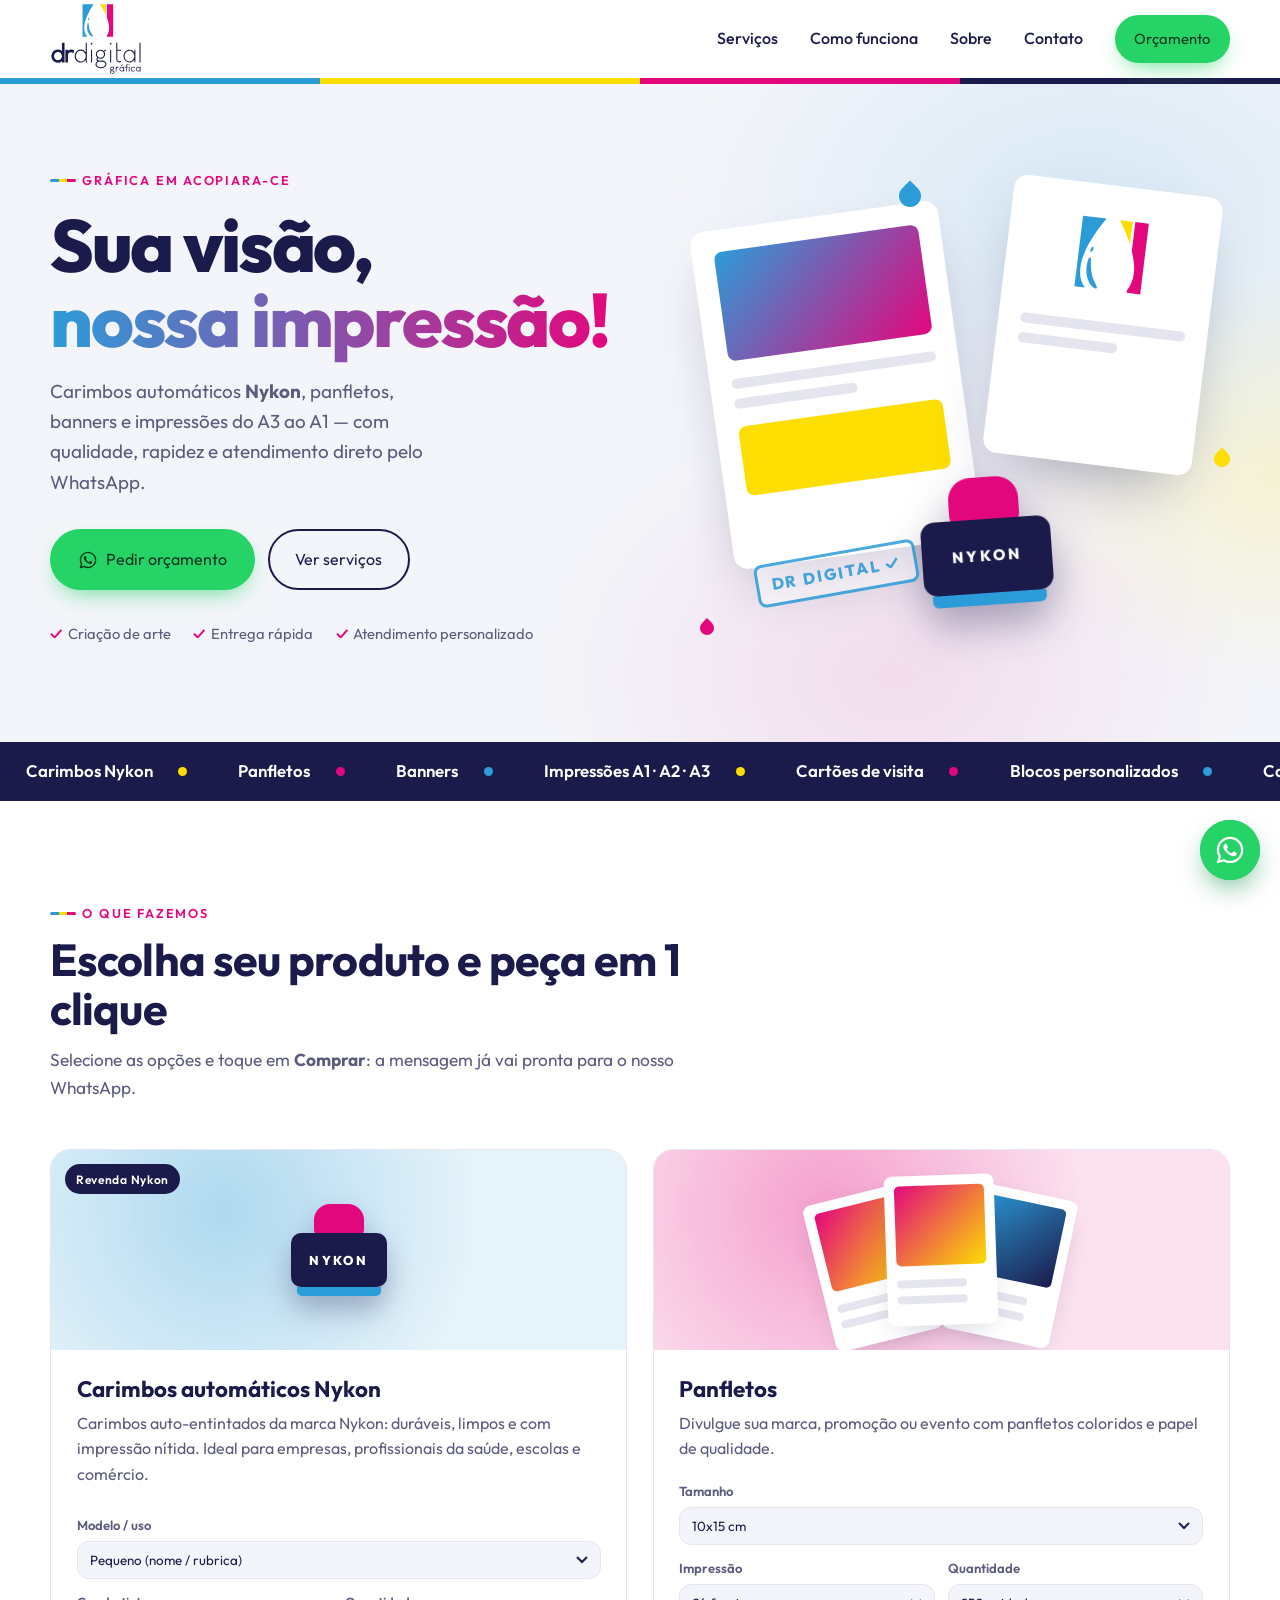
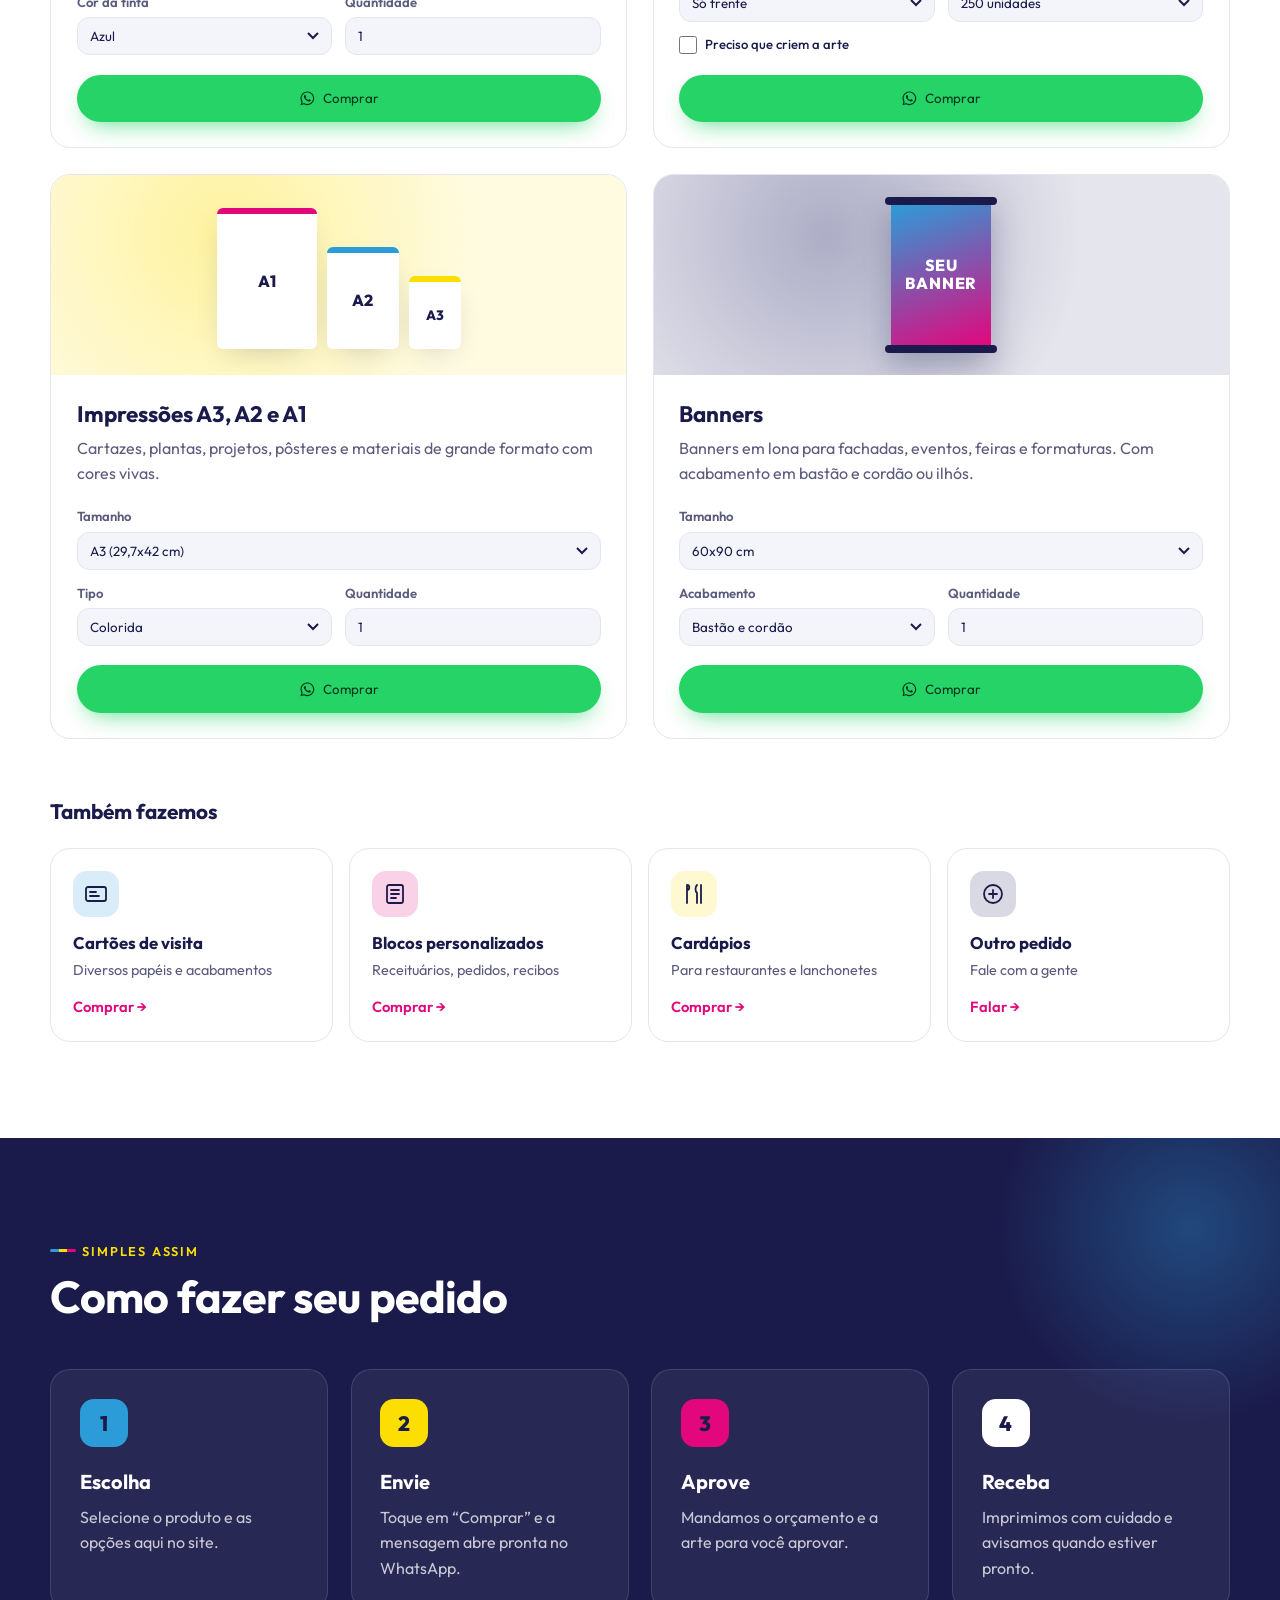
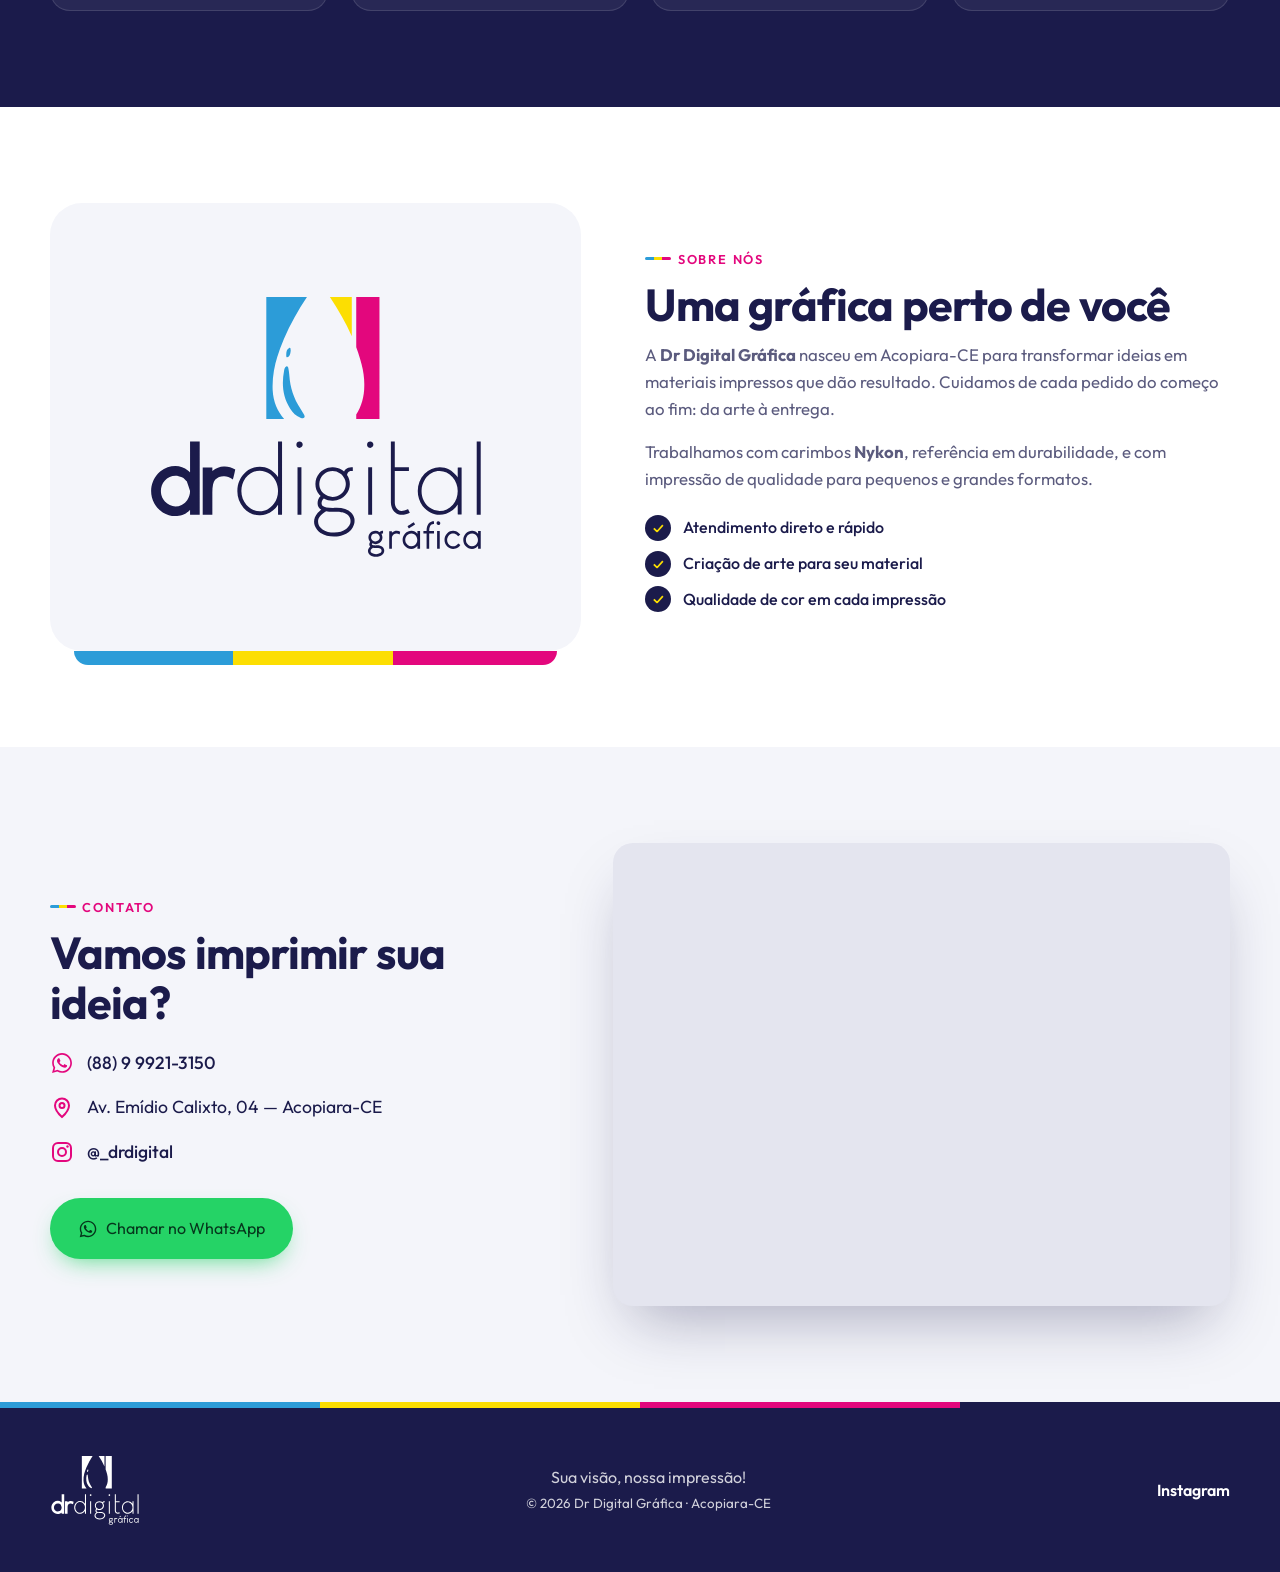
==== index.html @ a78846f3 "Site da Dr Digital Gráfica Co-Authored-By: Claude Opus 5.5 <noreply@anthropic.com> Claude-Session: h" ====
<!doctype html>
<html lang="pt-BR">
<head>
  <meta charset="utf-8">
  <meta name="viewport" content="width=device-width, initial-scale=1">
  <title>Dr Digital Gráfica | Carimbos Nykon, Panfletos, Banners e Impressões em Acopiara-CE</title>
  <meta name="description" content="Dr Digital Gráfica em Acopiara-CE: carimbos automáticos Nykon, panfletos, banners, impressões A1 a A3, cartões de visita, blocos e cardápios. Peça pelo WhatsApp.">
  <meta name="theme-color" content="#1b1b4b">
  <meta property="og:title" content="Dr Digital Gráfica">
  <meta property="og:description" content="Sua visão, nossa impressão! Carimbos Nykon, panfletos, banners e impressões em Acopiara-CE.">
  <meta property="og:image" content="assets/logo.svg">
  <link rel="icon" href="assets/icon.svg" type="image/svg+xml">
  <link rel="preconnect" href="https://fonts.googleapis.com">
  <link rel="preconnect" href="https://fonts.gstatic.com" crossorigin>
  <link href="https://fonts.googleapis.com/css2?family=Outfit:wght@300;400;500;600;700;800&display=swap" rel="stylesheet">
  <link rel="stylesheet" href="style.css">
</head>
<body>

<header class="topbar" id="topo">
  <div class="wrap topbar__inner">
    <a href="#topo" class="brand" aria-label="Dr Digital Gráfica - início">
      <img src="assets/logo.svg" alt="Dr Digital Gráfica" width="120" height="95">
    </a>
    <nav class="nav" id="nav" aria-label="Principal">
      <a href="#servicos">Serviços</a>
      <a href="#como-funciona">Como funciona</a>
      <a href="#sobre">Sobre</a>
      <a href="#contato">Contato</a>
      <a class="btn btn--sm btn--wa" data-wa="Olá, Dr Digital! Vim pelo site e gostaria de fazer um orçamento." href="#">Orçamento</a>
    </nav>
    <button class="burger" id="burger" aria-label="Abrir menu" aria-expanded="false" aria-controls="nav"><span></span><span></span><span></span></button>
  </div>
</header>

<main>
  <!-- HERO -->
  <section class="hero">
    <div class="cmyk-bar" aria-hidden="true"><i></i><i></i><i></i><i></i></div>
    <div class="wrap hero__grid">
      <div class="hero__text">
        <span class="eyebrow">Gráfica em Acopiara-CE</span>
        <h1>Sua visão,<br><span class="hl">nossa impressão!</span></h1>
        <p class="lead">Carimbos automáticos <strong>Nykon</strong>, panfletos, banners e impressões do A3 ao A1 — com qualidade, rapidez e atendimento direto pelo WhatsApp.</p>
        <div class="hero__cta">
          <a class="btn btn--wa" data-wa="Olá, Dr Digital! Vim pelo site e gostaria de fazer um orçamento." href="#">
            <svg class="ico" viewBox="0 0 24 24" aria-hidden="true"><use href="#i-wa"/></svg>
            Pedir orçamento
          </a>
          <a class="btn btn--ghost" href="#servicos">Ver serviços</a>
        </div>
        <ul class="hero__tags">
          <li>Criação de arte</li><li>Entrega rápida</li><li>Atendimento personalizado</li>
        </ul>
      </div>

      <div class="hero__art" aria-hidden="true">
        <div class="sheet sheet--a"><div class="sheet__bar"></div><div class="sheet__l"></div><div class="sheet__l short"></div><div class="sheet__blk"></div></div>
        <div class="sheet sheet--b"><img src="assets/icon.svg" alt=""><div class="sheet__l"></div><div class="sheet__l short"></div></div>
        <div class="stamp">
          <div class="stamp__top"></div>
          <div class="stamp__body">NYKON</div>
          <div class="stamp__base"></div>
        </div>
        <div class="imprint">DR DIGITAL ✓</div>
        <div class="drop d1"></div><div class="drop d2"></div><div class="drop d3"></div>
      </div>
    </div>
  </section>

  <!-- FAIXA -->
  <div class="ticker" aria-hidden="true">
    <div class="ticker__track">
      <span>Carimbos Nykon</span><span>Panfletos</span><span>Banners</span><span>Impressões A1 · A2 · A3</span><span>Cartões de visita</span><span>Blocos personalizados</span><span>Cardápios</span>
      <span>Carimbos Nykon</span><span>Panfletos</span><span>Banners</span><span>Impressões A1 · A2 · A3</span><span>Cartões de visita</span><span>Blocos personalizados</span><span>Cardápios</span>
    </div>
  </div>

  <!-- SERVIÇOS -->
  <section class="section" id="servicos">
    <div class="wrap">
      <div class="section__head">
        <span class="eyebrow">O que fazemos</span>
        <h2>Escolha seu produto e peça em 1 clique</h2>
        <p>Selecione as opções e toque em <strong>Comprar</strong>: a mensagem já vai pronta para o nosso WhatsApp.</p>
      </div>

      <div class="cards">
        <!-- Carimbos -->
        <article class="card card--feature" style="--c: var(--cyan)">
          <div class="card__media media--stamp">
            <div class="mini-stamp"><b></b><span>NYKON</span><i></i></div>
            <span class="badge">Revenda Nykon</span>
          </div>
          <div class="card__body">
            <h3>Carimbos automáticos Nykon</h3>
            <p>Carimbos auto-entintados da marca Nykon: duráveis, limpos e com impressão nítida. Ideal para empresas, profissionais da saúde, escolas e comércio.</p>
            <form class="order" data-product="Carimbo automático Nykon">
              <label>Modelo / uso
                <select name="Modelo">
                  <option>Pequeno (nome / rubrica)</option>
                  <option>Médio (nome + cargo / registro)</option>
                  <option>Grande (CNPJ / endereço)</option>
                  <option>Redondo</option>
                  <option>Datador</option>
                  <option>Ainda não sei, quero ajuda</option>
                </select>
              </label>
              <label>Cor da tinta
                <select name="Cor da tinta">
                  <option>Azul</option><option>Preta</option><option>Vermelha</option><option>Verde</option>
                </select>
              </label>
              <label>Quantidade
                <input type="number" name="Quantidade" min="1" value="1">
              </label>
              <button class="btn btn--wa btn--block" type="submit">
                <svg class="ico" viewBox="0 0 24 24" aria-hidden="true"><use href="#i-wa"/></svg> Comprar
              </button>
            </form>
          </div>
        </article>

        <!-- Panfletos -->
        <article class="card" style="--c: var(--magenta)">
          <div class="card__media media--flyer">
            <div class="flyer f1"></div><div class="flyer f2"></div><div class="flyer f3"></div>
          </div>
          <div class="card__body">
            <h3>Panfletos</h3>
            <p>Divulgue sua marca, promoção ou evento com panfletos coloridos e papel de qualidade.</p>
            <form class="order" data-product="Panfletos">
              <label>Tamanho
                <select name="Tamanho">
                  <option>10x15 cm</option><option>A5 (15x21 cm)</option><option>A4 (21x29,7 cm)</option><option>Outro tamanho</option>
                </select>
              </label>
              <label>Impressão
                <select name="Impressão">
                  <option>Só frente</option><option>Frente e verso</option>
                </select>
              </label>
              <label>Quantidade
                <select name="Quantidade">
                  <option>250 unidades</option><option>500 unidades</option><option>1.000 unidades</option><option>2.500 unidades</option><option>5.000 unidades</option><option>Outra quantidade</option>
                </select>
              </label>
              <label class="check"><input type="checkbox" name="Preciso de arte" value="Sim"> Preciso que criem a arte</label>
              <button class="btn btn--wa btn--block" type="submit">
                <svg class="ico" viewBox="0 0 24 24" aria-hidden="true"><use href="#i-wa"/></svg> Comprar
              </button>
            </form>
          </div>
        </article>

        <!-- Impressões A1-A3 -->
        <article class="card" style="--c: var(--yellow)">
          <div class="card__media media--sizes">
            <div class="sz a1"><span>A1</span></div><div class="sz a2"><span>A2</span></div><div class="sz a3"><span>A3</span></div>
          </div>
          <div class="card__body">
            <h3>Impressões A3, A2 e A1</h3>
            <p>Cartazes, plantas, projetos, pôsteres e materiais de grande formato com cores vivas.</p>
            <form class="order" data-product="Impressão grande formato">
              <label>Tamanho
                <select name="Tamanho">
                  <option>A3 (29,7x42 cm)</option><option>A2 (42x59,4 cm)</option><option>A1 (59,4x84,1 cm)</option>
                </select>
              </label>
              <label>Tipo
                <select name="Tipo">
                  <option>Colorida</option><option>Preto e branco</option>
                </select>
              </label>
              <label>Quantidade
                <input type="number" name="Quantidade" min="1" value="1">
              </label>
              <button class="btn btn--wa btn--block" type="submit">
                <svg class="ico" viewBox="0 0 24 24" aria-hidden="true"><use href="#i-wa"/></svg> Comprar
              </button>
            </form>
          </div>
        </article>

        <!-- Banners -->
        <article class="card" style="--c: var(--navy-2)">
          <div class="card__media media--banner">
            <div class="roll-banner"><b></b><span>SEU<br>BANNER</span><i></i></div>
          </div>
          <div class="card__body">
            <h3>Banners</h3>
            <p>Banners em lona para fachadas, eventos, feiras e formaturas. Com acabamento em bastão e cordão ou ilhós.</p>
            <form class="order" data-product="Banner">
              <label>Tamanho
                <select name="Tamanho">
                  <option>60x90 cm</option><option>80x120 cm</option><option>90x120 cm</option><option>100x150 cm</option><option>Tamanho personalizado</option>
                </select>
              </label>
              <label>Acabamento
                <select name="Acabamento">
                  <option>Bastão e cordão</option><option>Ilhós</option><option>Sem acabamento</option>
                </select>
              </label>
              <label>Quantidade
                <input type="number" name="Quantidade" min="1" value="1">
              </label>
              <button class="btn btn--wa btn--block" type="submit">
                <svg class="ico" viewBox="0 0 24 24" aria-hidden="true"><use href="#i-wa"/></svg> Comprar
              </button>
            </form>
          </div>
        </article>
      </div>

      <h3 class="sub-title">Também fazemos</h3>
      <div class="extras">
        <a class="extra" href="#" data-wa="Olá, Dr Digital! Quero fazer um orçamento de *Cartões de visita*.">
          <span class="extra__ico" style="--c: var(--cyan)"><svg viewBox="0 0 24 24"><rect x="2" y="5" width="20" height="14" rx="2"/><path d="M6 10h6M6 14h9"/></svg></span>
          <span><strong>Cartões de visita</strong><small>Diversos papéis e acabamentos</small></span>
          <span class="extra__go">Comprar →</span>
        </a>
        <a class="extra" href="#" data-wa="Olá, Dr Digital! Quero fazer um orçamento de *Blocos personalizados*.">
          <span class="extra__ico" style="--c: var(--magenta)"><svg viewBox="0 0 24 24"><rect x="4" y="3" width="16" height="18" rx="2"/><path d="M8 8h8M8 12h8M8 16h5"/></svg></span>
          <span><strong>Blocos personalizados</strong><small>Receituários, pedidos, recibos</small></span>
          <span class="extra__go">Comprar →</span>
        </a>
        <a class="extra" href="#" data-wa="Olá, Dr Digital! Quero fazer um orçamento de *Cardápios*.">
          <span class="extra__ico" style="--c: var(--yellow)"><svg viewBox="0 0 24 24"><path d="M5 3v18M5 3c3 0 3 5 0 5M15 3c-2 2-2 6 0 8v10M19 3v18"/></svg></span>
          <span><strong>Cardápios</strong><small>Para restaurantes e lanchonetes</small></span>
          <span class="extra__go">Comprar →</span>
        </a>
        <a class="extra" href="#" data-wa="Olá, Dr Digital! Tenho um pedido diferente e gostaria de um orçamento.">
          <span class="extra__ico" style="--c: var(--navy-2)"><svg viewBox="0 0 24 24"><circle cx="12" cy="12" r="9"/><path d="M12 8v8M8 12h8"/></svg></span>
          <span><strong>Outro pedido</strong><small>Fale com a gente</small></span>
          <span class="extra__go">Falar →</span>
        </a>
      </div>
    </div>
  </section>

  <!-- COMO FUNCIONA -->
  <section class="section section--navy" id="como-funciona">
    <div class="wrap">
      <div class="section__head">
        <span class="eyebrow eyebrow--light">Simples assim</span>
        <h2>Como fazer seu pedido</h2>
      </div>
      <ol class="steps">
        <li style="--c: var(--cyan)"><span class="steps__n">1</span><h3>Escolha</h3><p>Selecione o produto e as opções aqui no site.</p></li>
        <li style="--c: var(--yellow)"><span class="steps__n">2</span><h3>Envie</h3><p>Toque em “Comprar” e a mensagem abre pronta no WhatsApp.</p></li>
        <li style="--c: var(--magenta)"><span class="steps__n">3</span><h3>Aprove</h3><p>Mandamos o orçamento e a arte para você aprovar.</p></li>
        <li style="--c: #fff"><span class="steps__n">4</span><h3>Receba</h3><p>Imprimimos com cuidado e avisamos quando estiver pronto.</p></li>
      </ol>
    </div>
  </section>

  <!-- SOBRE -->
  <section class="section" id="sobre">
    <div class="wrap about">
      <div class="about__logo">
        <img src="assets/logo.svg" alt="Logo Dr Digital Gráfica" width="424" height="336">
      </div>
      <div class="about__text">
        <span class="eyebrow">Sobre nós</span>
        <h2>Uma gráfica perto de você</h2>
        <p>A <strong>Dr Digital Gráfica</strong> nasceu em Acopiara-CE para transformar ideias em materiais impressos que dão resultado. Cuidamos de cada pedido do começo ao fim: da arte à entrega.</p>
        <p>Trabalhamos com carimbos <strong>Nykon</strong>, referência em durabilidade, e com impressão de qualidade para pequenos e grandes formatos.</p>
        <ul class="checks">
          <li>Atendimento direto e rápido</li>
          <li>Criação de arte para seu material</li>
          <li>Qualidade de cor em cada impressão</li>
        </ul>
      </div>
    </div>
  </section>

  <!-- CONTATO -->
  <section class="section section--soft" id="contato">
    <div class="wrap contact">
      <div class="contact__info">
        <span class="eyebrow">Contato</span>
        <h2>Vamos imprimir sua ideia?</h2>
        <ul class="contact__list">
          <li><svg class="ico" viewBox="0 0 24 24"><use href="#i-wa"/></svg><a href="#" data-wa="Olá, Dr Digital! Vim pelo site.">(88) 9 9921-3150</a></li>
          <li><svg class="ico" viewBox="0 0 24 24"><path d="M12 21s-7-6.2-7-11.5A7 7 0 0 1 19 9.5C19 14.8 12 21 12 21z" fill="none" stroke="currentColor" stroke-width="2"/><circle cx="12" cy="9.5" r="2.5" fill="none" stroke="currentColor" stroke-width="2"/></svg><span>Av. Emídio Calixto, 04 — Acopiara-CE</span></li>
          <li><svg class="ico" viewBox="0 0 24 24"><rect x="3" y="3" width="18" height="18" rx="5" fill="none" stroke="currentColor" stroke-width="2"/><circle cx="12" cy="12" r="4" fill="none" stroke="currentColor" stroke-width="2"/><circle cx="17.5" cy="6.5" r="1.2" fill="currentColor"/></svg><a href="https://www.instagram.com/_drdigital/" target="_blank" rel="noopener">@_drdigital</a></li>
        </ul>
        <div class="hero__cta">
          <a class="btn btn--wa" href="#" data-wa="Olá, Dr Digital! Vim pelo site e gostaria de fazer um orçamento.">
            <svg class="ico" viewBox="0 0 24 24" aria-hidden="true"><use href="#i-wa"/></svg> Chamar no WhatsApp
          </a>
        </div>
      </div>
      <div class="contact__map">
        <iframe title="Mapa - Dr Digital Gráfica" loading="lazy" referrerpolicy="no-referrer-when-downgrade"
          src="https://www.google.com/maps?q=Av.+Em%C3%ADdio+Calixto,+04,+Acopiara+-+CE&output=embed"></iframe>
      </div>
    </div>
  </section>
</main>

<footer class="footer">
  <div class="cmyk-bar" aria-hidden="true"><i></i><i></i><i></i><i></i></div>
  <div class="wrap footer__inner">
    <img src="assets/logo-white.svg" alt="Dr Digital Gráfica" width="110" height="87">
    <p>Sua visão, nossa impressão!<br><small>© <span id="ano">2026</span> Dr Digital Gráfica · Acopiara-CE</small></p>
    <a href="https://www.instagram.com/_drdigital/" target="_blank" rel="noopener">Instagram</a>
  </div>
</footer>

<a class="fab" href="#" data-wa="Olá, Dr Digital! Vim pelo site e gostaria de fazer um orçamento." aria-label="Falar no WhatsApp">
  <svg viewBox="0 0 24 24" aria-hidden="true"><use href="#i-wa"/></svg>
</a>

<svg width="0" height="0" style="position:absolute" aria-hidden="true">
  <symbol id="i-wa" viewBox="0 0 24 24"><path fill="currentColor" d="M12.04 2C6.58 2 2.13 6.45 2.13 11.91c0 1.75.46 3.45 1.32 4.95L2.05 22l5.25-1.38c1.45.79 3.08 1.21 4.74 1.21 5.46 0 9.91-4.45 9.91-9.91C21.95 6.45 17.5 2 12.04 2zm0 18.15c-1.48 0-2.93-.4-4.2-1.15l-.3-.18-3.12.82.83-3.04-.2-.31a8.2 8.2 0 0 1-1.26-4.38c0-4.54 3.7-8.24 8.24-8.24 4.54 0 8.24 3.7 8.24 8.24 0 4.55-3.7 8.24-8.23 8.24zm4.52-6.16c-.25-.12-1.47-.72-1.69-.81-.23-.08-.39-.12-.56.12-.16.25-.64.81-.78.97-.14.17-.29.19-.54.06-.25-.12-1.05-.39-1.99-1.23-.74-.66-1.23-1.47-1.38-1.72-.14-.25-.02-.38.11-.51.11-.11.25-.29.37-.43.12-.15.16-.25.25-.41.08-.17.04-.31-.02-.43-.06-.12-.56-1.34-.76-1.84-.2-.48-.41-.42-.56-.43h-.48c-.17 0-.43.06-.66.31-.22.25-.86.85-.86 2.07 0 1.22.89 2.4 1.01 2.56.12.17 1.75 2.67 4.23 3.74.59.26 1.05.41 1.41.52.59.19 1.13.16 1.56.1.48-.07 1.47-.6 1.67-1.18.21-.58.21-1.07.14-1.18-.06-.1-.22-.16-.47-.28z"/></symbol>
</svg>

<script src="script.js"></script>
</body>
</html>
---- style.css ----
/* ===== Cores da marca Dr Digital ===== */
:root {
  --navy: #1b1b4b;
  --navy-2: #2a2a6b;
  --cyan: #2c9cd8;
  --yellow: #fcde02;
  --magenta: #e3077d;
  --wa: #25d366;
  --wa-dark: #128c4a;
  --ink: #1b1b4b;
  --muted: #5b5b7e;
  --bg: #ffffff;
  --soft: #f4f5fa;
  --line: #e4e5ef;
  --radius: 20px;
  --shadow: 0 10px 30px -12px rgba(27, 27, 75, .25);
  --shadow-lg: 0 30px 60px -20px rgba(27, 27, 75, .35);
}

* { box-sizing: border-box; margin: 0; padding: 0; }
html { scroll-behavior: smooth; scroll-padding-top: 90px; }
body {
  font-family: "Outfit", system-ui, sans-serif;
  color: var(--ink);
  background: var(--bg);
  line-height: 1.6;
  -webkit-font-smoothing: antialiased;
  overflow-x: hidden;
}
img { max-width: 100%; display: block; }
a { color: inherit; }
.wrap { width: min(1180px, 100% - 32px); margin-inline: auto; }

/* ===== Botões ===== */
.btn {
  display: inline-flex; align-items: center; justify-content: center; gap: .55em;
  font: 600 1rem/1 inherit; font-family: inherit;
  padding: 1em 1.6em; border-radius: 999px; border: 2px solid transparent;
  text-decoration: none; cursor: pointer; transition: transform .2s, box-shadow .2s, background .2s;
}
.btn:hover { transform: translateY(-2px); }
.btn--wa { background: var(--wa); color: #06361c; box-shadow: 0 10px 24px -10px rgba(37, 211, 102, .8); }
.btn--wa:hover { background: #2fe072; }
.btn--ghost { border-color: var(--navy); color: var(--navy); }
.btn--ghost:hover { background: var(--navy); color: #fff; }
.btn--sm { padding: .7em 1.2em; font-size: .92rem; }
.btn--block { width: 100%; margin-top: .4rem; }
.ico { width: 1.25em; height: 1.25em; flex: none; }

.eyebrow {
  display: inline-flex; align-items: center; gap: .5em;
  font-size: .8rem; font-weight: 600; letter-spacing: .14em; text-transform: uppercase; color: var(--magenta);
}
.eyebrow::before { content: ""; width: 26px; height: 3px; border-radius: 3px;
  background: linear-gradient(90deg, var(--cyan) 33%, var(--yellow) 33% 66%, var(--magenta) 66%); }
.eyebrow--light { color: var(--yellow); }

/* ===== Topo ===== */
.topbar { position: sticky; top: 0; z-index: 50; background: rgba(255,255,255,.9); backdrop-filter: blur(12px); transition: box-shadow .3s; }
.topbar.scrolled { box-shadow: 0 6px 24px -12px rgba(27,27,75,.25); }
.topbar__inner { display: flex; align-items: center; justify-content: space-between; height: 78px; }
.brand img { width: 92px; height: auto; }
.nav { display: flex; align-items: center; gap: 2rem; }
.nav a:not(.btn) { text-decoration: none; font-weight: 500; position: relative; }
.nav a:not(.btn)::after { content: ""; position: absolute; left: 0; bottom: -4px; height: 2px; width: 0; background: var(--magenta); transition: width .25s; }
.nav a:not(.btn):hover::after { width: 100%; }
.burger { display: none; background: none; border: 0; width: 44px; height: 44px; cursor: pointer; position: relative; }
.burger span { position: absolute; left: 10px; right: 10px; height: 2.5px; background: var(--navy); border-radius: 2px; transition: .3s; }
.burger span:nth-child(1) { top: 14px; } .burger span:nth-child(2) { top: 21px; } .burger span:nth-child(3) { top: 28px; }
.burger[aria-expanded="true"] span:nth-child(1) { top: 21px; transform: rotate(45deg); }
.burger[aria-expanded="true"] span:nth-child(2) { opacity: 0; }
.burger[aria-expanded="true"] span:nth-child(3) { top: 21px; transform: rotate(-45deg); }

/* ===== Barra CMYK ===== */
.cmyk-bar { display: flex; height: 6px; }
.cmyk-bar i { flex: 1; }
.cmyk-bar i:nth-child(1) { background: var(--cyan); }
.cmyk-bar i:nth-child(2) { background: var(--yellow); }
.cmyk-bar i:nth-child(3) { background: var(--magenta); }
.cmyk-bar i:nth-child(4) { background: var(--navy); }

/* ===== Hero ===== */
.hero { position: relative; background:
  radial-gradient(600px 400px at 85% 20%, rgba(44,156,216,.14), transparent 70%),
  radial-gradient(500px 380px at 70% 90%, rgba(227,7,125,.10), transparent 70%),
  radial-gradient(400px 300px at 100% 60%, rgba(252,222,2,.16), transparent 70%),
  var(--soft); overflow: hidden; }
.hero__grid { display: grid; grid-template-columns: 1.05fr 1fr; gap: 3rem; align-items: center; padding: 5rem 0 6rem; }
.hero h1 { font-size: clamp(2.6rem, 6vw, 4.6rem); line-height: 1.02; font-weight: 800; letter-spacing: -.03em; margin: 1rem 0 1.2rem; }
.hl { background: linear-gradient(90deg, var(--cyan), var(--magenta)); -webkit-background-clip: text; background-clip: text; color: transparent; }
.lead { font-size: 1.18rem; color: var(--muted); max-width: 34ch; }
.hero__cta { display: flex; flex-wrap: wrap; gap: .8rem; margin-top: 2rem; }
.hero__tags { list-style: none; display: flex; flex-wrap: wrap; gap: .5rem 1.4rem; margin-top: 2rem; font-size: .92rem; color: var(--muted); }
.hero__tags li::before { content: "✓"; color: var(--magenta); font-weight: 700; margin-right: .4em; }

/* Ilustração */
.hero__art { position: relative; height: 460px; }
.sheet { position: absolute; background: #fff; border-radius: 14px; box-shadow: var(--shadow-lg); padding: 22px; }
.sheet--a { width: 250px; height: 340px; left: 6%; top: 40px; transform: rotate(-8deg); animation: float 7s ease-in-out infinite; }
.sheet--b { width: 210px; height: 280px; right: 4%; top: 10px; transform: rotate(7deg); animation: float 8s ease-in-out infinite reverse; }
.sheet__bar { height: 110px; border-radius: 8px; background: linear-gradient(135deg, var(--cyan), var(--magenta)); margin-bottom: 18px; }
.sheet__l { height: 10px; border-radius: 6px; background: var(--line); margin-bottom: 10px; }
.sheet__l.short { width: 60%; }
.sheet__blk { height: 70px; border-radius: 8px; background: var(--yellow); margin-top: 18px; }
.sheet--b img { width: 70px; margin: 10px auto 30px; }
.stamp { position: absolute; left: 44%; bottom: 30px; width: 130px; transform: rotate(-4deg); filter: drop-shadow(0 20px 20px rgba(27,27,75,.35)); animation: stamp 4s ease-in-out infinite; }
.stamp__top { width: 70px; height: 46px; margin: 0 auto; border-radius: 22px 22px 8px 8px; background: var(--magenta); }
.stamp__body { height: 74px; border-radius: 14px; background: var(--navy); color: #fff; display: grid; place-items: center; font-weight: 800; letter-spacing: .2em; font-size: .95rem; margin-top: -4px; }
.stamp__base { height: 12px; margin: 0 8px; background: var(--cyan); border-radius: 0 0 6px 6px; }
.imprint { position: absolute; left: 14%; bottom: 40px; transform: rotate(-10deg); border: 3px solid var(--cyan); color: var(--cyan); padding: .35em .8em; border-radius: 8px; font-weight: 800; letter-spacing: .12em; opacity: .85; background: rgba(255,255,255,.6); }
.drop { position: absolute; width: 22px; height: 22px; border-radius: 0 50% 50% 50%; transform: rotate(45deg); }
.d1 { background: var(--cyan); top: 10px; left: 40%; } .d2 { background: var(--yellow); top: 60%; right: 0; width: 16px; height: 16px; } .d3 { background: var(--magenta); bottom: 0; left: 4%; width: 14px; height: 14px; }
@keyframes float { 50% { translate: 0 -14px; } }
@keyframes stamp { 0%, 100% { translate: 0 0; } 45% { translate: 0 -22px; } 55% { translate: 0 -22px; } }

/* ===== Ticker ===== */
.ticker { background: var(--navy); color: #fff; overflow: hidden; padding: 1rem 0; }
.ticker__track { display: flex; width: max-content; animation: tick 30s linear infinite; }
.ticker span { font-weight: 600; font-size: 1.05rem; padding: 0 1.6rem; white-space: nowrap; display: inline-flex; align-items: center; gap: 1.6rem; }
.ticker span::after { content: ""; width: 9px; height: 9px; border-radius: 50%; background: var(--yellow); }
.ticker span:nth-child(3n+2)::after { background: var(--magenta); }
.ticker span:nth-child(3n)::after { background: var(--cyan); }
@keyframes tick { to { transform: translateX(-50%); } }

/* ===== Seções ===== */
.section { padding: 6rem 0; }
.section--soft { background: var(--soft); }
.section--navy { background: var(--navy); color: #fff; position: relative; overflow: hidden; }
.section__head { max-width: 640px; margin-bottom: 3rem; }
.section__head h2, .about h2, .contact h2 { font-size: clamp(1.9rem, 4vw, 2.8rem); line-height: 1.1; letter-spacing: -.02em; font-weight: 700; margin: .7rem 0 .8rem; }
.section__head p { color: var(--muted); font-size: 1.08rem; }

/* ===== Cards de produto ===== */
.cards { display: grid; grid-template-columns: repeat(2, 1fr); gap: 1.6rem; }
.card { background: #fff; border: 1px solid var(--line); border-radius: var(--radius); overflow: hidden; display: flex; flex-direction: column; transition: transform .3s, box-shadow .3s; }
.card:hover { transform: translateY(-4px); box-shadow: var(--shadow-lg); }
.card__media { position: relative; height: 200px; display: grid; place-items: center; background:
  radial-gradient(circle at 30% 30%, color-mix(in srgb, var(--c) 30%, transparent), transparent 60%),
  color-mix(in srgb, var(--c) 12%, #fff); overflow: hidden; }
.card__body { padding: 1.6rem; display: flex; flex-direction: column; flex: 1; }
.card h3 { font-size: 1.4rem; line-height: 1.2; margin-bottom: .5rem; }
.card p { color: var(--muted); margin-bottom: 1.2rem; }
.badge { position: absolute; top: 14px; left: 14px; background: var(--navy); color: #fff; font-size: .75rem; font-weight: 600; letter-spacing: .06em; padding: .45em .9em; border-radius: 999px; }

.order { display: grid; grid-template-columns: 1fr 1fr; gap: .8rem; margin-top: auto; }
.order label { display: flex; flex-direction: column; gap: .3rem; font-size: .82rem; font-weight: 600; color: var(--muted); }
.order label:first-child { grid-column: 1 / -1; }
.order select, .order input[type=number] {
  font: 500 .98rem inherit; font-family: inherit; color: var(--ink);
  padding: .75em .9em; border: 1.5px solid var(--line); border-radius: 12px; background: var(--soft); width: 100%;
  appearance: none; -webkit-appearance: none;
}
.order select { background-image: url("data:image/svg+xml,%3Csvg xmlns='http://www.w3.org/2000/svg' width='12' height='8'%3E%3Cpath d='M1 1l5 5 5-5' fill='none' stroke='%231b1b4b' stroke-width='2'/%3E%3C/svg%3E"); background-repeat: no-repeat; background-position: right .9em center; padding-right: 2.2em; }
.order select:focus, .order input:focus { outline: none; border-color: var(--cyan); box-shadow: 0 0 0 3px rgba(44,156,216,.2); background-color: #fff; }
.order .check { grid-column: 1 / -1; flex-direction: row; align-items: center; gap: .5rem; font-weight: 500; color: var(--ink); cursor: pointer; }
.order .check input { width: 18px; height: 18px; accent-color: var(--magenta); }
.order .btn { grid-column: 1 / -1; }

/* Ilustrações dos cards */
.mini-stamp { width: 96px; filter: drop-shadow(0 14px 14px rgba(27,27,75,.3)); animation: stamp 4s ease-in-out infinite; }
.mini-stamp b { display: block; width: 50px; height: 32px; margin: 0 auto; border-radius: 16px 16px 6px 6px; background: var(--magenta); }
.mini-stamp span { display: grid; place-items: center; height: 54px; border-radius: 10px; background: var(--navy); color: #fff; font-weight: 800; letter-spacing: .18em; font-size: .8rem; margin-top: -3px; }
.mini-stamp i { display: block; height: 9px; margin: 0 6px; border-radius: 0 0 5px 5px; background: var(--cyan); }
.flyer { position: absolute; width: 110px; height: 150px; border-radius: 8px; background: #fff; box-shadow: var(--shadow); }
.flyer::before { content: ""; position: absolute; inset: 10px 10px 60px; border-radius: 5px; background: linear-gradient(135deg, var(--magenta), var(--yellow)); }
.flyer::after { content: ""; position: absolute; left: 10px; right: 30px; bottom: 22px; height: 8px; border-radius: 4px; background: var(--line); box-shadow: 0 -16px 0 var(--line); }
.f1 { transform: rotate(-14deg) translateX(-70px); } .f2 { transform: rotate(-2deg); z-index: 1; } .f3 { transform: rotate(12deg) translateX(70px); }
.f3::before { background: linear-gradient(135deg, var(--cyan), var(--navy)); }
.media--sizes { display: flex; align-items: flex-end; justify-content: center; gap: 10px; padding-bottom: 26px; }
.sz { background: #fff; border-radius: 6px; box-shadow: var(--shadow); display: grid; place-items: center; font-weight: 800; color: var(--navy); border-top: 6px solid var(--c); }
.sz.a1 { width: 100px; height: 141px; --c: var(--magenta); } .sz.a2 { width: 72px; height: 102px; --c: var(--cyan); } .sz.a3 { width: 52px; height: 73px; --c: var(--yellow); font-size: .85rem; }
.roll-banner { width: 100px; display: flex; flex-direction: column; align-items: center; filter: drop-shadow(0 14px 16px rgba(27,27,75,.3)); }
.roll-banner b { width: 112px; height: 8px; background: var(--navy); border-radius: 4px; }
.roll-banner span { width: 100px; height: 140px; background: linear-gradient(160deg, var(--cyan), var(--magenta)); color: #fff; font-weight: 800; display: grid; place-items: center; text-align: center; line-height: 1.1; letter-spacing: .05em; }
.roll-banner i { width: 112px; height: 8px; background: var(--navy); border-radius: 4px; }

.sub-title { font-size: 1.3rem; margin: 3.5rem 0 1.2rem; }
.extras { display: grid; grid-template-columns: repeat(4, 1fr); gap: 1rem; }
.extra { display: flex; flex-direction: column; gap: .8rem; padding: 1.4rem; border: 1px solid var(--line); border-radius: var(--radius); text-decoration: none; background: #fff; transition: .25s; }
.extra:hover { border-color: var(--navy); transform: translateY(-3px); box-shadow: var(--shadow); }
.extra strong { display: block; font-size: 1.05rem; }
.extra small { color: var(--muted); font-size: .9rem; }
.extra__ico { width: 46px; height: 46px; border-radius: 14px; display: grid; place-items: center; background: color-mix(in srgb, var(--c) 18%, #fff); }
.extra__ico svg { width: 24px; height: 24px; fill: none; stroke: var(--navy); stroke-width: 1.8; stroke-linecap: round; stroke-linejoin: round; }
.extra__go { margin-top: auto; font-weight: 600; color: var(--magenta); font-size: .92rem; }

/* ===== Passos ===== */
.section--navy::before { content: ""; position: absolute; right: -120px; top: -120px; width: 420px; height: 420px; border-radius: 50%; background: radial-gradient(circle, rgba(44,156,216,.35), transparent 65%); }
.steps { list-style: none; display: grid; grid-template-columns: repeat(4, 1fr); gap: 1.4rem; position: relative; }
.steps li { padding: 1.8rem; border-radius: var(--radius); background: rgba(255,255,255,.06); border: 1px solid rgba(255,255,255,.12); }
.steps__n { display: grid; place-items: center; width: 48px; height: 48px; border-radius: 14px; background: var(--c); color: var(--navy); font-weight: 800; font-size: 1.3rem; margin-bottom: 1.2rem; }
.steps h3 { font-size: 1.25rem; margin-bottom: .4rem; }
.steps p { color: rgba(255,255,255,.75); }

/* ===== Sobre ===== */
.about { display: grid; grid-template-columns: 1fr 1.1fr; gap: 4rem; align-items: center; }
.about__logo { background: var(--soft); border-radius: 32px; padding: 3.5rem; position: relative; }
.about__logo::after { content: ""; position: absolute; inset: auto 24px -14px 24px; height: 14px; border-radius: 0 0 20px 20px;
  background: linear-gradient(90deg, var(--cyan) 33%, var(--yellow) 33% 66%, var(--magenta) 66%); }
.about__logo img { width: 100%; max-width: 340px; margin: auto; }
.about p { color: var(--muted); margin-bottom: 1rem; font-size: 1.05rem; }
.checks { list-style: none; display: grid; gap: .6rem; margin-top: 1.4rem; }
.checks li { display: flex; gap: .7rem; align-items: center; font-weight: 500; }
.checks li::before { content: "✓"; display: grid; place-items: center; width: 26px; height: 26px; border-radius: 50%; background: var(--navy); color: var(--yellow); font-size: .8rem; font-weight: 700; flex: none; }

/* ===== Contato ===== */
.contact { display: grid; grid-template-columns: 1fr 1.2fr; gap: 3rem; align-items: center; }
.contact__list { list-style: none; display: grid; gap: 1rem; margin-top: 1.4rem; font-size: 1.1rem; }
.contact__list li { display: flex; gap: .8rem; align-items: center; }
.contact__list .ico { color: var(--magenta); width: 24px; height: 24px; }
.contact__list a { text-decoration: none; font-weight: 500; }
.contact__list a:hover { color: var(--magenta); }
.contact__map { border-radius: var(--radius); overflow: hidden; box-shadow: var(--shadow-lg); aspect-ratio: 4 / 3; background: var(--line); }
.contact__map iframe { width: 100%; height: 100%; border: 0; }

/* ===== Rodapé ===== */
.footer { background: var(--navy); color: rgba(255,255,255,.8); }
.footer__inner { display: flex; align-items: center; justify-content: space-between; gap: 1.5rem; padding: 2.4rem 0; flex-wrap: wrap; }
.footer img { width: 90px; }
.footer p { text-align: center; }
.footer a { color: #fff; font-weight: 600; text-decoration: none; }
.footer a:hover { color: var(--yellow); }

/* ===== Botão flutuante ===== */
.fab { position: fixed; right: 20px; bottom: 20px; z-index: 60; width: 60px; height: 60px; border-radius: 50%; background: var(--wa); color: #fff; display: grid; place-items: center; box-shadow: 0 12px 28px -8px rgba(18,140,74,.7); transition: transform .2s; }
.fab:hover { transform: scale(1.08); }
.fab svg { width: 32px; height: 32px; }
.fab::before { content: ""; position: absolute; inset: 0; border-radius: 50%; background: var(--wa); animation: pulse 2.4s infinite; z-index: -1; }
@keyframes pulse { 0% { transform: scale(1); opacity: .6; } 100% { transform: scale(1.7); opacity: 0; } }

/* ===== Animação de entrada ===== */
.reveal { opacity: 0; transform: translateY(24px); transition: opacity .7s ease, transform .7s ease; }
.reveal.in { opacity: 1; transform: none; }
@media (prefers-reduced-motion: reduce) {
  *, *::before, *::after { animation: none !important; transition: none !important; }
  .reveal { opacity: 1; transform: none; }
}

/* ===== Responsivo ===== */
@media (max-width: 980px) {
  .hero__grid { grid-template-columns: 1fr; padding: 3rem 0 4rem; gap: 1rem; }
  .hero__art { height: 380px; max-width: 480px; width: 100%; margin: 0 auto; }
  .extras { grid-template-columns: repeat(2, 1fr); }
  .steps { grid-template-columns: repeat(2, 1fr); }
  .about, .contact { grid-template-columns: 1fr; gap: 2.5rem; }
}
@media (max-width: 760px) {
  .burger { display: block; }
  .nav { position: fixed; inset: 78px 0 auto 0; background: #fff; flex-direction: column; align-items: stretch; gap: 0; padding: .5rem 16px 1.2rem; box-shadow: 0 20px 30px -20px rgba(27,27,75,.4);
    transform: translateY(-120%); transition: transform .35s ease; z-index: -1; }
  .nav.open { transform: none; }
  .nav a:not(.btn) { padding: 1rem 0; border-bottom: 1px solid var(--line); }
  .nav .btn { margin-top: 1rem; }
  .cards { grid-template-columns: 1fr; }
  .section { padding: 4.5rem 0; }
  .lead { font-size: 1.06rem; }
}
@media (max-width: 480px) {
  .hero__art { height: 320px; }
  .sheet--a { width: 190px; height: 260px; left: 0; }
  .sheet--b { width: 160px; height: 215px; right: 0; }
  .sheet__bar { height: 80px; }
  .stamp { width: 104px; left: 40%; }
  .imprint { font-size: .8rem; left: 4%; }
  .extras, .steps { grid-template-columns: 1fr; }
  .order { grid-template-columns: 1fr; }
  .footer__inner { flex-direction: column; text-align: center; }
  .hero__cta .btn { flex: 1 1 100%; }
}
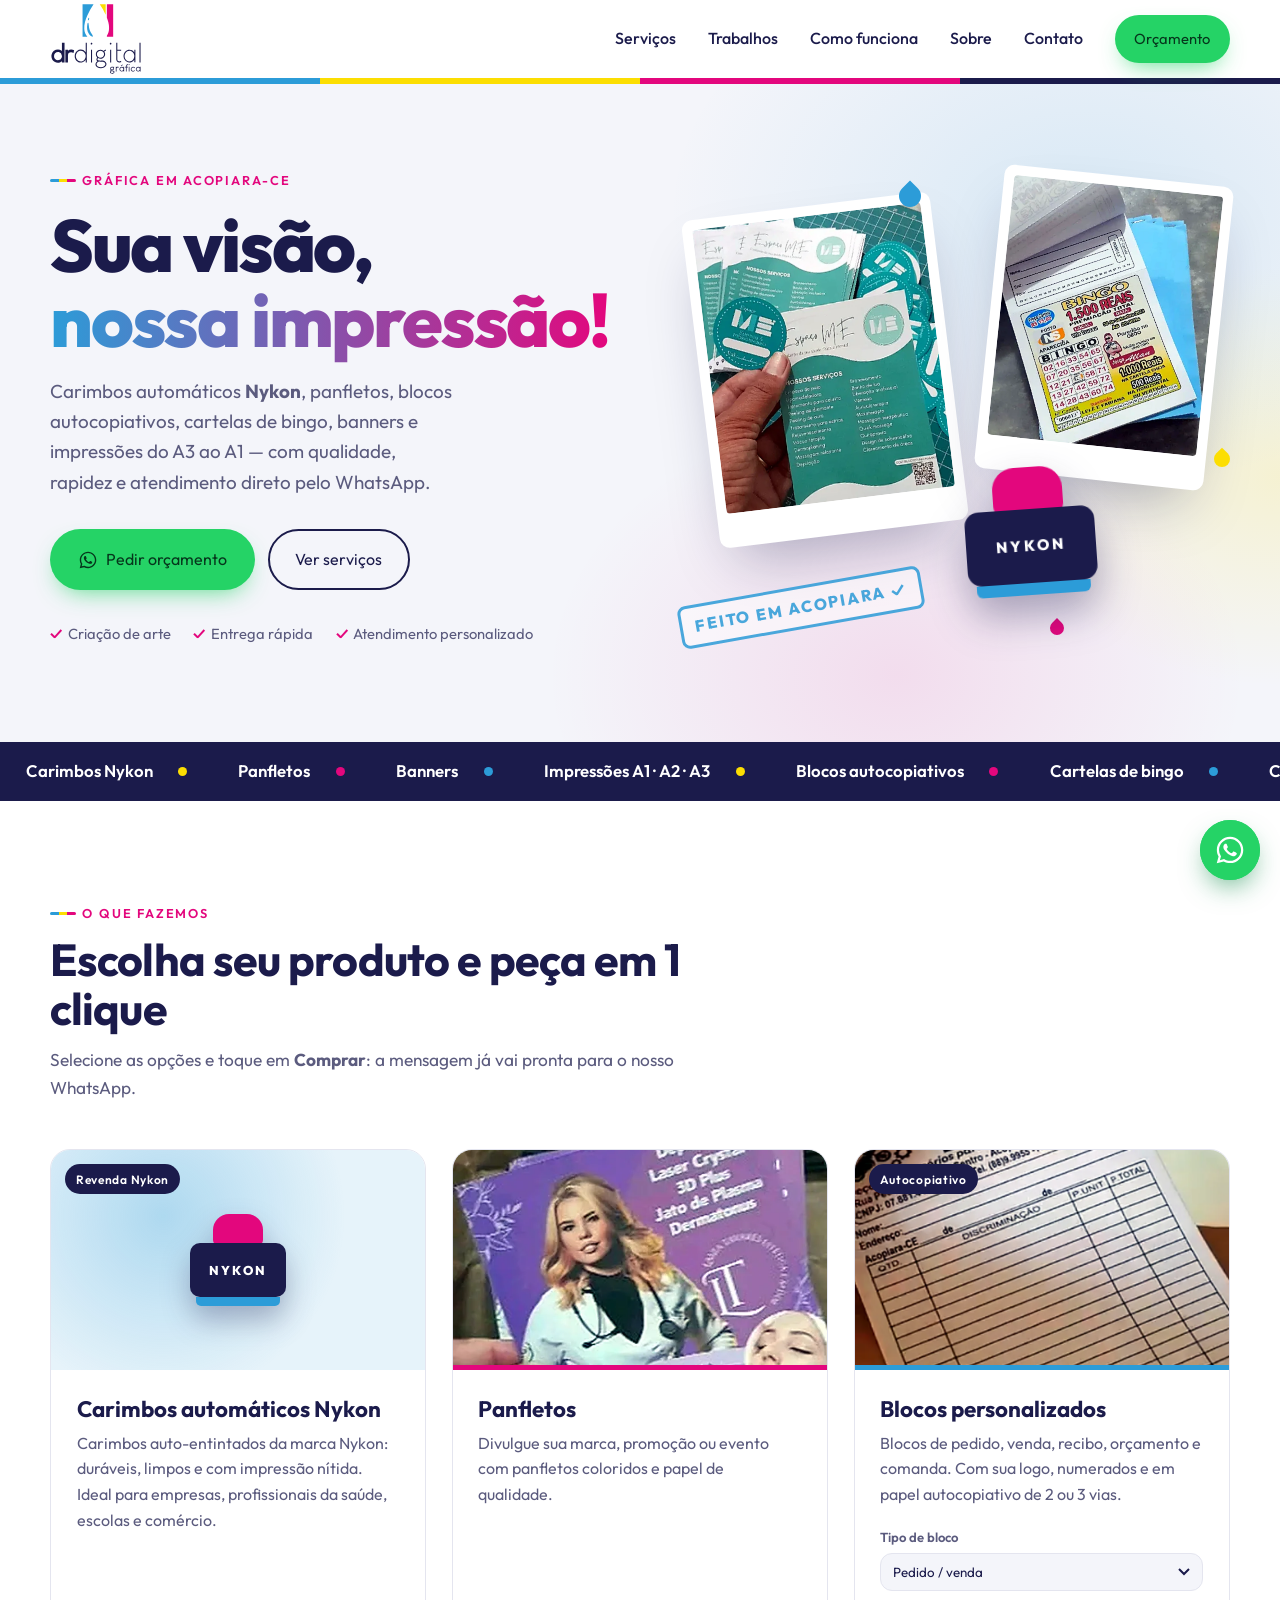
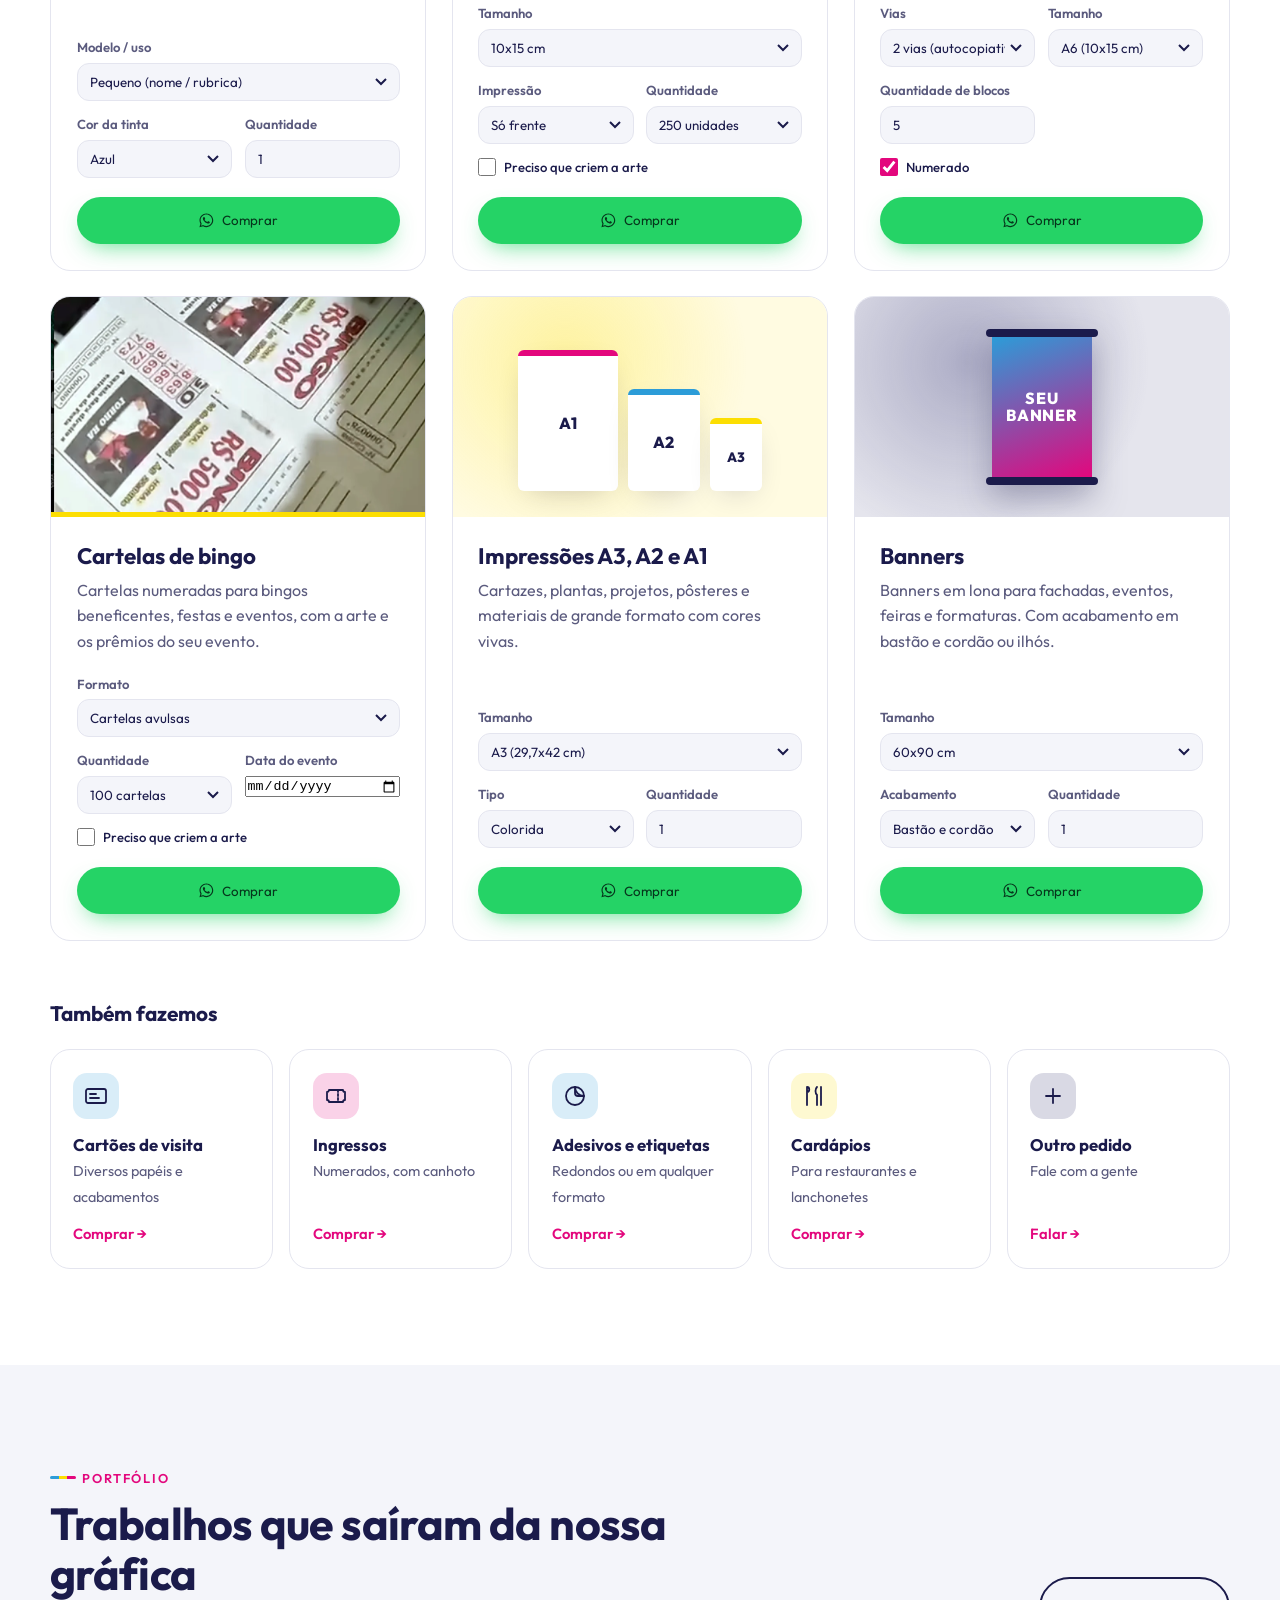
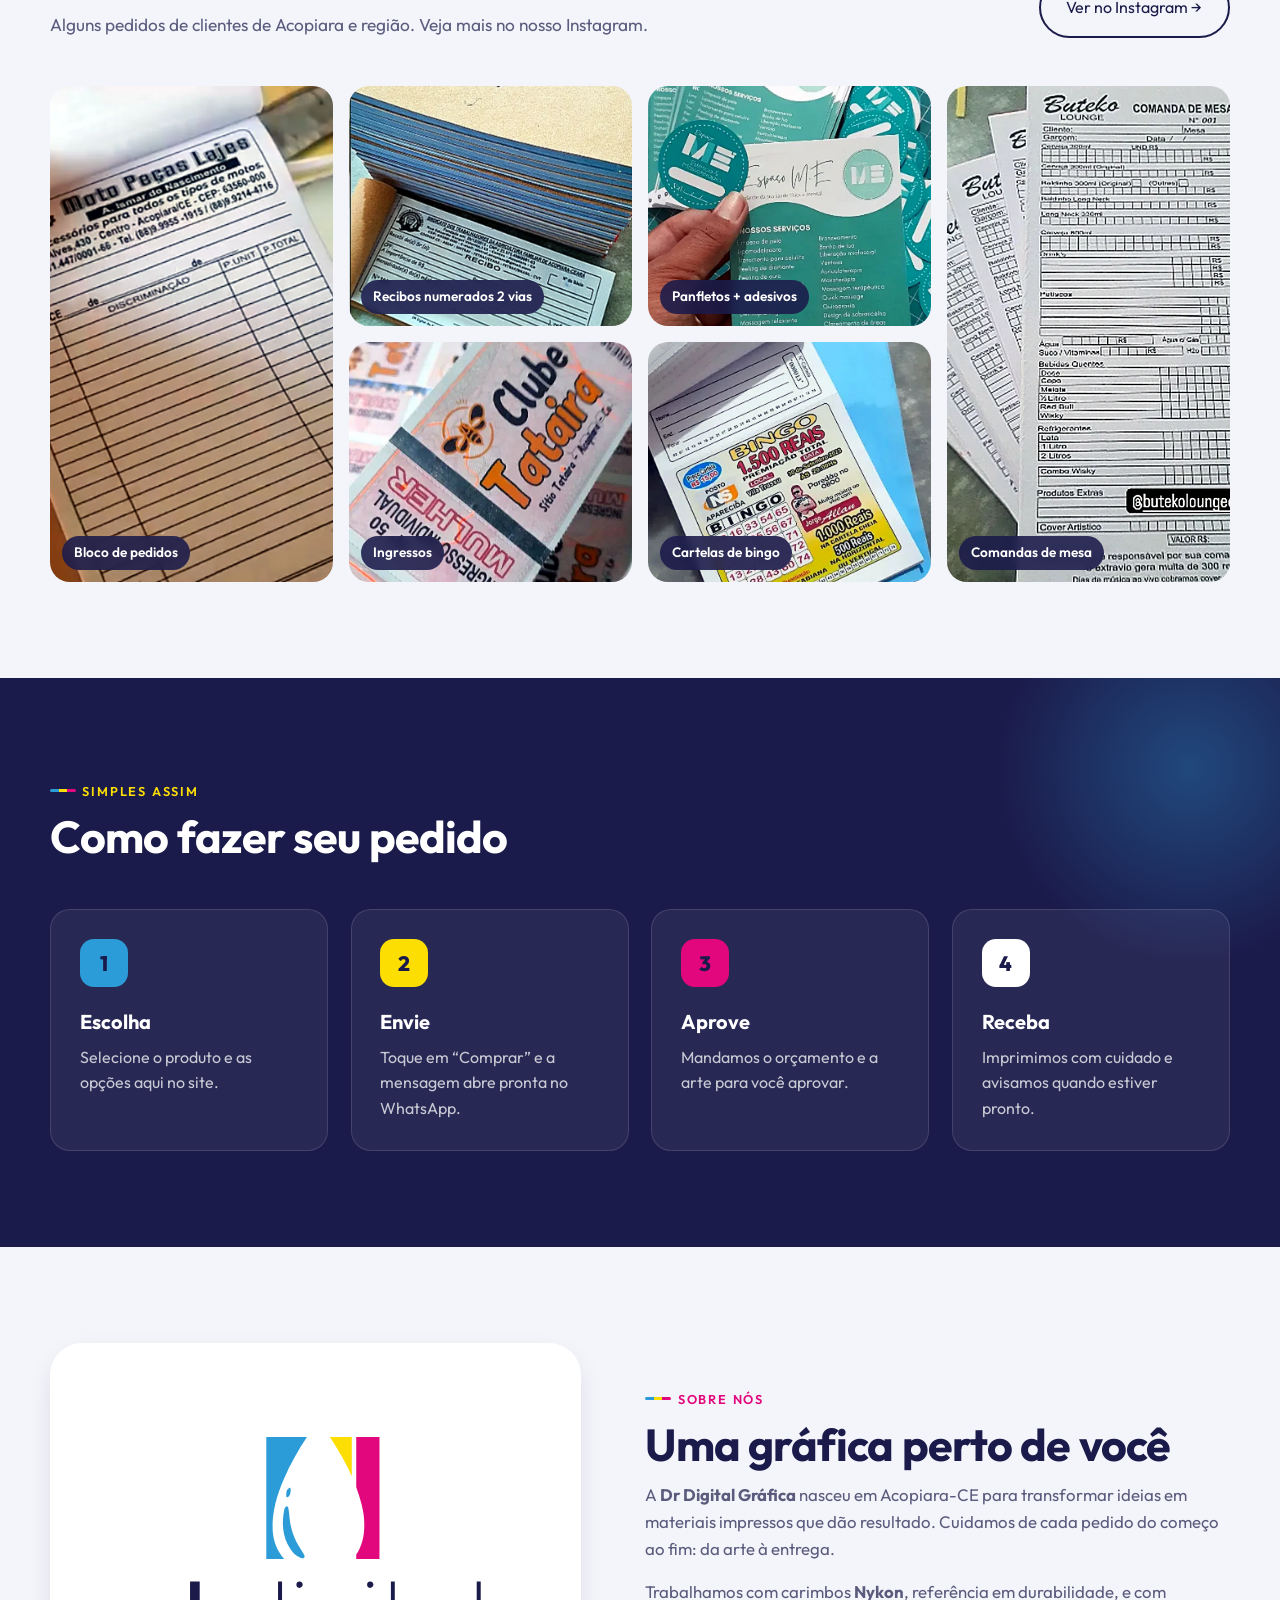
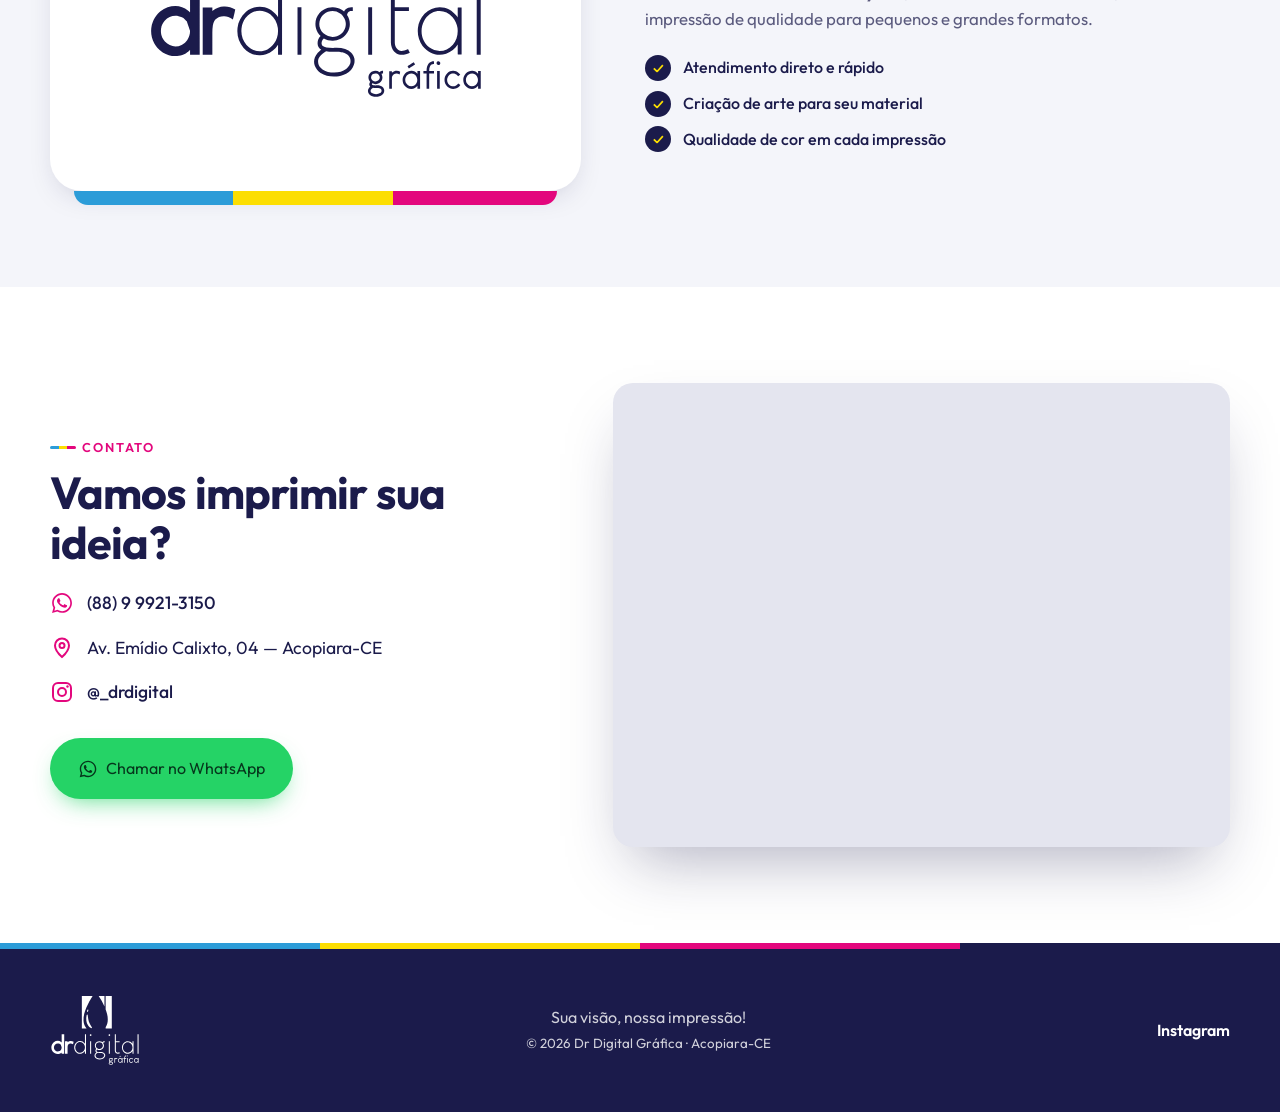
==== commit 4bca7bd0: "Fotos reais de trabalhos, galeria e novos produtos - Fotos do Instagram na abertura, nos produtos e " ====
--- a/index.html
+++ b/index.html
@@ -7,7 +7,7 @@
   <meta name="description" content="Dr Digital Gráfica em Acopiara-CE: carimbos automáticos Nykon, panfletos, banners, impressões A1 a A3, cartões de visita, blocos e cardápios. Peça pelo WhatsApp.">
   <meta name="theme-color" content="#1b1b4b">
   <meta property="og:title" content="Dr Digital Gráfica">
-  <meta property="og:description" content="Sua visão, nossa impressão! Carimbos Nykon, panfletos, banners e impressões em Acopiara-CE.">
+  <meta property="og:description" content="Sua visão, nossa impressão! Carimbos Nykon, panfletos, blocos, cartelas de bingo, banners e impressões em Acopiara-CE.">
   <meta property="og:image" content="assets/logo.svg">
   <link rel="icon" href="assets/icon.svg" type="image/svg+xml">
   <link rel="preconnect" href="https://fonts.googleapis.com">
@@ -24,6 +24,7 @@
     </a>
     <nav class="nav" id="nav" aria-label="Principal">
       <a href="#servicos">Serviços</a>
+      <a href="#trabalhos">Trabalhos</a>
       <a href="#como-funciona">Como funciona</a>
       <a href="#sobre">Sobre</a>
       <a href="#contato">Contato</a>
@@ -41,7 +42,7 @@
       <div class="hero__text">
         <span class="eyebrow">Gráfica em Acopiara-CE</span>
         <h1>Sua visão,<br><span class="hl">nossa impressão!</span></h1>
-        <p class="lead">Carimbos automáticos <strong>Nykon</strong>, panfletos, banners e impressões do A3 ao A1 — com qualidade, rapidez e atendimento direto pelo WhatsApp.</p>
+        <p class="lead">Carimbos automáticos <strong>Nykon</strong>, panfletos, blocos autocopiativos, cartelas de bingo, banners e impressões do A3 ao A1 — com qualidade, rapidez e atendimento direto pelo WhatsApp.</p>
         <div class="hero__cta">
           <a class="btn btn--wa" data-wa="Olá, Dr Digital! Vim pelo site e gostaria de fazer um orçamento." href="#">
             <svg class="ico" viewBox="0 0 24 24" aria-hidden="true"><use href="#i-wa"/></svg>
@@ -55,14 +56,14 @@
       </div>
 
       <div class="hero__art" aria-hidden="true">
-        <div class="sheet sheet--a"><div class="sheet__bar"></div><div class="sheet__l"></div><div class="sheet__l short"></div><div class="sheet__blk"></div></div>
-        <div class="sheet sheet--b"><img src="assets/icon.svg" alt=""><div class="sheet__l"></div><div class="sheet__l short"></div></div>
+        <figure class="photo photo--a"><img src="assets/trabalhos/panfleto-adesivo.webp" alt="" width="692" height="924"></figure>
+        <figure class="photo photo--b"><img src="assets/trabalhos/bingo-bloco.webp" alt="" width="692" height="924"></figure>
         <div class="stamp">
           <div class="stamp__top"></div>
           <div class="stamp__body">NYKON</div>
           <div class="stamp__base"></div>
         </div>
-        <div class="imprint">DR DIGITAL ✓</div>
+        <div class="imprint">FEITO EM ACOPIARA ✓</div>
         <div class="drop d1"></div><div class="drop d2"></div><div class="drop d3"></div>
       </div>
     </div>
@@ -71,8 +72,8 @@
   <!-- FAIXA -->
   <div class="ticker" aria-hidden="true">
     <div class="ticker__track">
-      <span>Carimbos Nykon</span><span>Panfletos</span><span>Banners</span><span>Impressões A1 · A2 · A3</span><span>Cartões de visita</span><span>Blocos personalizados</span><span>Cardápios</span>
-      <span>Carimbos Nykon</span><span>Panfletos</span><span>Banners</span><span>Impressões A1 · A2 · A3</span><span>Cartões de visita</span><span>Blocos personalizados</span><span>Cardápios</span>
+      <span>Carimbos Nykon</span><span>Panfletos</span><span>Banners</span><span>Impressões A1 · A2 · A3</span><span>Blocos autocopiativos</span><span>Cartelas de bingo</span><span>Comandas</span><span>Ingressos</span><span>Cartões de visita</span>
+      <span>Carimbos Nykon</span><span>Panfletos</span><span>Banners</span><span>Impressões A1 · A2 · A3</span><span>Blocos autocopiativos</span><span>Cartelas de bingo</span><span>Comandas</span><span>Ingressos</span><span>Cartões de visita</span>
     </div>
   </div>
 
@@ -123,8 +124,8 @@
 
         <!-- Panfletos -->
         <article class="card" style="--c: var(--magenta)">
-          <div class="card__media media--flyer">
-            <div class="flyer f1"></div><div class="flyer f2"></div><div class="flyer f3"></div>
+          <div class="card__media card__media--photo">
+            <img src="assets/trabalhos/panfleto-estetica.webp" style="object-position: center 18%" alt="Panfletos coloridos impressos pela Dr Digital" loading="lazy" width="660" height="844">
           </div>
           <div class="card__body">
             <h3>Panfletos</h3>
@@ -144,6 +145,72 @@
                 <select name="Quantidade">
                   <option>250 unidades</option><option>500 unidades</option><option>1.000 unidades</option><option>2.500 unidades</option><option>5.000 unidades</option><option>Outra quantidade</option>
                 </select>
+              </label>
+              <label class="check"><input type="checkbox" name="Preciso de arte" value="Sim"> Preciso que criem a arte</label>
+              <button class="btn btn--wa btn--block" type="submit">
+                <svg class="ico" viewBox="0 0 24 24" aria-hidden="true"><use href="#i-wa"/></svg> Comprar
+              </button>
+            </form>
+          </div>
+        </article>
+
+        <!-- Blocos -->
+        <article class="card" style="--c: var(--cyan)">
+          <div class="card__media card__media--photo">
+            <img src="assets/trabalhos/bloco-pedidos.webp" alt="Bloco de pedidos personalizado" loading="lazy" width="910" height="1156">
+            <span class="badge">Autocopiativo</span>
+          </div>
+          <div class="card__body">
+            <h3>Blocos personalizados</h3>
+            <p>Blocos de pedido, venda, recibo, orçamento e comanda. Com sua logo, numerados e em papel autocopiativo de 2 ou 3 vias.</p>
+            <form class="order" data-product="Blocos personalizados">
+              <label>Tipo de bloco
+                <select name="Tipo">
+                  <option>Pedido / venda</option><option>Recibo</option><option>Comanda de mesa</option><option>Orçamento</option><option>Receituário</option><option>Outro</option>
+                </select>
+              </label>
+              <label>Vias
+                <select name="Vias">
+                  <option>1 via</option><option selected>2 vias (autocopiativo)</option><option>3 vias (autocopiativo)</option>
+                </select>
+              </label>
+              <label>Tamanho
+                <select name="Tamanho">
+                  <option>A6 (10x15 cm)</option><option>A5 (15x21 cm)</option><option>A4 (21x29,7 cm)</option><option>Outro</option>
+                </select>
+              </label>
+              <label>Quantidade de blocos
+                <input type="number" name="Quantidade de blocos" min="1" value="5">
+              </label>
+              <label class="check"><input type="checkbox" name="Numerado" value="Sim" checked> Numerado</label>
+              <button class="btn btn--wa btn--block" type="submit">
+                <svg class="ico" viewBox="0 0 24 24" aria-hidden="true"><use href="#i-wa"/></svg> Comprar
+              </button>
+            </form>
+          </div>
+        </article>
+
+        <!-- Bingo -->
+        <article class="card" style="--c: var(--yellow)">
+          <div class="card__media card__media--photo">
+            <img src="assets/trabalhos/bingo-producao.webp" alt="Cartelas de bingo sendo impressas" loading="lazy" width="960" height="978">
+          </div>
+          <div class="card__body">
+            <h3>Cartelas de bingo</h3>
+            <p>Cartelas numeradas para bingos beneficentes, festas e eventos, com a arte e os prêmios do seu evento.</p>
+            <form class="order" data-product="Cartelas de bingo">
+              <label>Formato
+                <select name="Formato">
+                  <option>Cartelas avulsas</option><option>Em bloco (com canhoto)</option>
+                </select>
+              </label>
+              <label>Quantidade
+                <select name="Quantidade">
+                  <option>100 cartelas</option><option>250 cartelas</option><option>500 cartelas</option><option>1.000 cartelas</option><option>Outra quantidade</option>
+                </select>
+              </label>
+              <label>Data do evento
+                <input type="date" name="Data do evento">
               </label>
               <label class="check"><input type="checkbox" name="Preciso de arte" value="Sim"> Preciso que criem a arte</label>
               <button class="btn btn--wa btn--block" type="submit">
@@ -219,9 +286,14 @@
           <span><strong>Cartões de visita</strong><small>Diversos papéis e acabamentos</small></span>
           <span class="extra__go">Comprar →</span>
         </a>
-        <a class="extra" href="#" data-wa="Olá, Dr Digital! Quero fazer um orçamento de *Blocos personalizados*.">
-          <span class="extra__ico" style="--c: var(--magenta)"><svg viewBox="0 0 24 24"><rect x="4" y="3" width="16" height="18" rx="2"/><path d="M8 8h8M8 12h8M8 16h5"/></svg></span>
-          <span><strong>Blocos personalizados</strong><small>Receituários, pedidos, recibos</small></span>
+        <a class="extra" href="#" data-wa="Olá, Dr Digital! Quero fazer um orçamento de *Ingressos numerados*.">
+          <span class="extra__ico" style="--c: var(--magenta)"><svg viewBox="0 0 24 24"><path d="M3 8a2 2 0 0 0 2-2h14a2 2 0 0 0 2 2v8a2 2 0 0 0-2 2H5a2 2 0 0 0-2-2z"/><path d="M14 6v12" stroke-dasharray="2 2"/></svg></span>
+          <span><strong>Ingressos</strong><small>Numerados, com canhoto</small></span>
+          <span class="extra__go">Comprar →</span>
+        </a>
+        <a class="extra" href="#" data-wa="Olá, Dr Digital! Quero fazer um orçamento de *Adesivos / etiquetas*.">
+          <span class="extra__ico" style="--c: var(--cyan)"><svg viewBox="0 0 24 24"><circle cx="12" cy="12" r="9"/><path d="M12 3a9 9 0 0 0 9 9h-6a3 3 0 0 1-3-3z"/></svg></span>
+          <span><strong>Adesivos e etiquetas</strong><small>Redondos ou em qualquer formato</small></span>
           <span class="extra__go">Comprar →</span>
         </a>
         <a class="extra" href="#" data-wa="Olá, Dr Digital! Quero fazer um orçamento de *Cardápios*.">
@@ -230,10 +302,32 @@
           <span class="extra__go">Comprar →</span>
         </a>
         <a class="extra" href="#" data-wa="Olá, Dr Digital! Tenho um pedido diferente e gostaria de um orçamento.">
-          <span class="extra__ico" style="--c: var(--navy-2)"><svg viewBox="0 0 24 24"><circle cx="12" cy="12" r="9"/><path d="M12 8v8M8 12h8"/></svg></span>
+          <span class="extra__ico" style="--c: var(--navy-2)"><svg viewBox="0 0 24 24"><path d="M12 5v14M5 12h14"/></svg></span>
           <span><strong>Outro pedido</strong><small>Fale com a gente</small></span>
           <span class="extra__go">Falar →</span>
         </a>
+      </div>
+    </div>
+  </section>
+
+  <!-- TRABALHOS -->
+  <section class="section section--soft" id="trabalhos">
+    <div class="wrap">
+      <div class="section__head section__head--row">
+        <div>
+          <span class="eyebrow">Portfólio</span>
+          <h2>Trabalhos que saíram da nossa gráfica</h2>
+          <p>Alguns pedidos de clientes de Acopiara e região. Veja mais no nosso Instagram.</p>
+        </div>
+        <a class="btn btn--ghost" href="https://www.instagram.com/_drdigital/" target="_blank" rel="noopener">Ver no Instagram →</a>
+      </div>
+      <div class="gallery">
+        <figure class="g g--tall"><img src="assets/trabalhos/bloco-pedidos.webp" alt="Bloco de pedidos personalizado" loading="lazy"><figcaption>Bloco de pedidos</figcaption></figure>
+        <figure class="g"><img src="assets/trabalhos/blocos-numerados.webp" alt="Blocos de recibo numerados com 2 vias" loading="lazy"><figcaption>Recibos numerados 2 vias</figcaption></figure>
+        <figure class="g"><img src="assets/trabalhos/panfleto-adesivo.webp" alt="Panfletos e adesivos redondos" loading="lazy"><figcaption>Panfletos + adesivos</figcaption></figure>
+        <figure class="g g--tall"><img src="assets/trabalhos/comanda.webp" alt="Blocos de comanda de mesa" loading="lazy"><figcaption>Comandas de mesa</figcaption></figure>
+        <figure class="g"><img src="assets/trabalhos/ingressos.webp" alt="Ingressos numerados" loading="lazy"><figcaption>Ingressos</figcaption></figure>
+        <figure class="g"><img src="assets/trabalhos/bingo-bloco.webp" alt="Bloco de cartelas de bingo" loading="lazy"><figcaption>Cartelas de bingo</figcaption></figure>
       </div>
     </div>
   </section>
@@ -255,7 +349,7 @@
   </section>
 
   <!-- SOBRE -->
-  <section class="section" id="sobre">
+  <section class="section section--soft" id="sobre">
     <div class="wrap about">
       <div class="about__logo">
         <img src="assets/logo.svg" alt="Logo Dr Digital Gráfica" width="424" height="336">
@@ -275,7 +369,7 @@
   </section>
 
   <!-- CONTATO -->
-  <section class="section section--soft" id="contato">
+  <section class="section" id="contato">
     <div class="wrap contact">
       <div class="contact__info">
         <span class="eyebrow">Contato</span>
--- a/style.css
+++ b/style.css
@@ -194,7 +194,7 @@
 
 /* ===== Sobre ===== */
 .about { display: grid; grid-template-columns: 1fr 1.1fr; gap: 4rem; align-items: center; }
-.about__logo { background: var(--soft); border-radius: 32px; padding: 3.5rem; position: relative; }
+.about__logo { background: #fff; box-shadow: var(--shadow); border-radius: 32px; padding: 3.5rem; position: relative; }
 .about__logo::after { content: ""; position: absolute; inset: auto 24px -14px 24px; height: 14px; border-radius: 0 0 20px 20px;
   background: linear-gradient(90deg, var(--cyan) 33%, var(--yellow) 33% 66%, var(--magenta) 66%); }
 .about__logo img { width: 100%; max-width: 340px; margin: auto; }
@@ -267,3 +267,44 @@
   .footer__inner { flex-direction: column; text-align: center; }
   .hero__cta .btn { flex: 1 1 100%; }
 }
+
+/* ===== Fotos reais ===== */
+.photo { position: absolute; margin: 0; background: #fff; padding: 10px 10px 34px; border-radius: 10px; box-shadow: var(--shadow-lg); }
+.photo img { width: 100%; height: 100%; object-fit: cover; border-radius: 4px; }
+.photo--a { width: 250px; height: 330px; left: 4%; top: 30px; transform: rotate(-7deg); animation: float 7s ease-in-out infinite; }
+.photo--b { width: 230px; height: 305px; right: 2%; top: 0; transform: rotate(6deg); animation: float 8s ease-in-out infinite reverse; }
+.stamp { z-index: 2; } .imprint { z-index: 3; }
+
+.card__media--photo { background: var(--soft); }
+.card__media--photo img { position: absolute; inset: 0; width: 100%; height: 100%; object-fit: cover; transition: transform .6s ease; }
+.card:hover .card__media--photo img { transform: scale(1.05); }
+.card__media--photo::after { content: ""; position: absolute; inset: auto 0 0 0; height: 5px; background: var(--c); }
+.card__media .badge { z-index: 1; }
+.cards { grid-template-columns: repeat(auto-fill, minmax(340px, 1fr)); }
+.card__media { height: 220px; }
+
+.section__head--row { max-width: none; display: flex; justify-content: space-between; align-items: flex-end; gap: 1.5rem; flex-wrap: wrap; }
+.section__head--row > div { max-width: 640px; }
+.gallery { display: grid; grid-template-columns: repeat(4, 1fr); grid-auto-rows: 240px; gap: 1rem; }
+.g { position: relative; margin: 0; border-radius: var(--radius); overflow: hidden; background: var(--line); }
+.g--tall { grid-row: span 2; }
+.g img { width: 100%; height: 100%; object-fit: cover; transition: transform .6s ease; }
+.g:hover img { transform: scale(1.06); }
+.g figcaption { position: absolute; left: 12px; bottom: 12px; background: rgba(27,27,75,.88); color: #fff; font-size: .85rem; font-weight: 600; padding: .45em .9em; border-radius: 999px; backdrop-filter: blur(4px); }
+
+@media (max-width: 980px) {
+  .gallery { grid-template-columns: repeat(2, 1fr); grid-auto-rows: 200px; }
+}
+@media (max-width: 480px) {
+  .photo--a { width: 180px; height: 240px; left: 0; }
+  .photo--b { width: 165px; height: 220px; right: 0; }
+  .cards { grid-template-columns: 1fr; }
+  .gallery { grid-auto-rows: 160px; gap: .7rem; }
+  .g figcaption { font-size: .72rem; left: 8px; bottom: 8px; }
+}
+.imprint { left: 0; bottom: 6px; }
+.stamp { left: 52%; bottom: 40px; }
+.extras { grid-template-columns: repeat(auto-fit, minmax(190px, 1fr)); }
+@media (max-width: 480px) { .imprint { left: 0; bottom: 0; } .stamp { left: 48%; bottom: 30px; } .extras { grid-template-columns: 1fr; } }
+.d3 { left: auto; right: 30%; bottom: 0; }
+@media (max-width: 480px) { .extras { grid-template-columns: 1fr 1fr; gap: .7rem; } .extra { padding: 1.1rem; } }
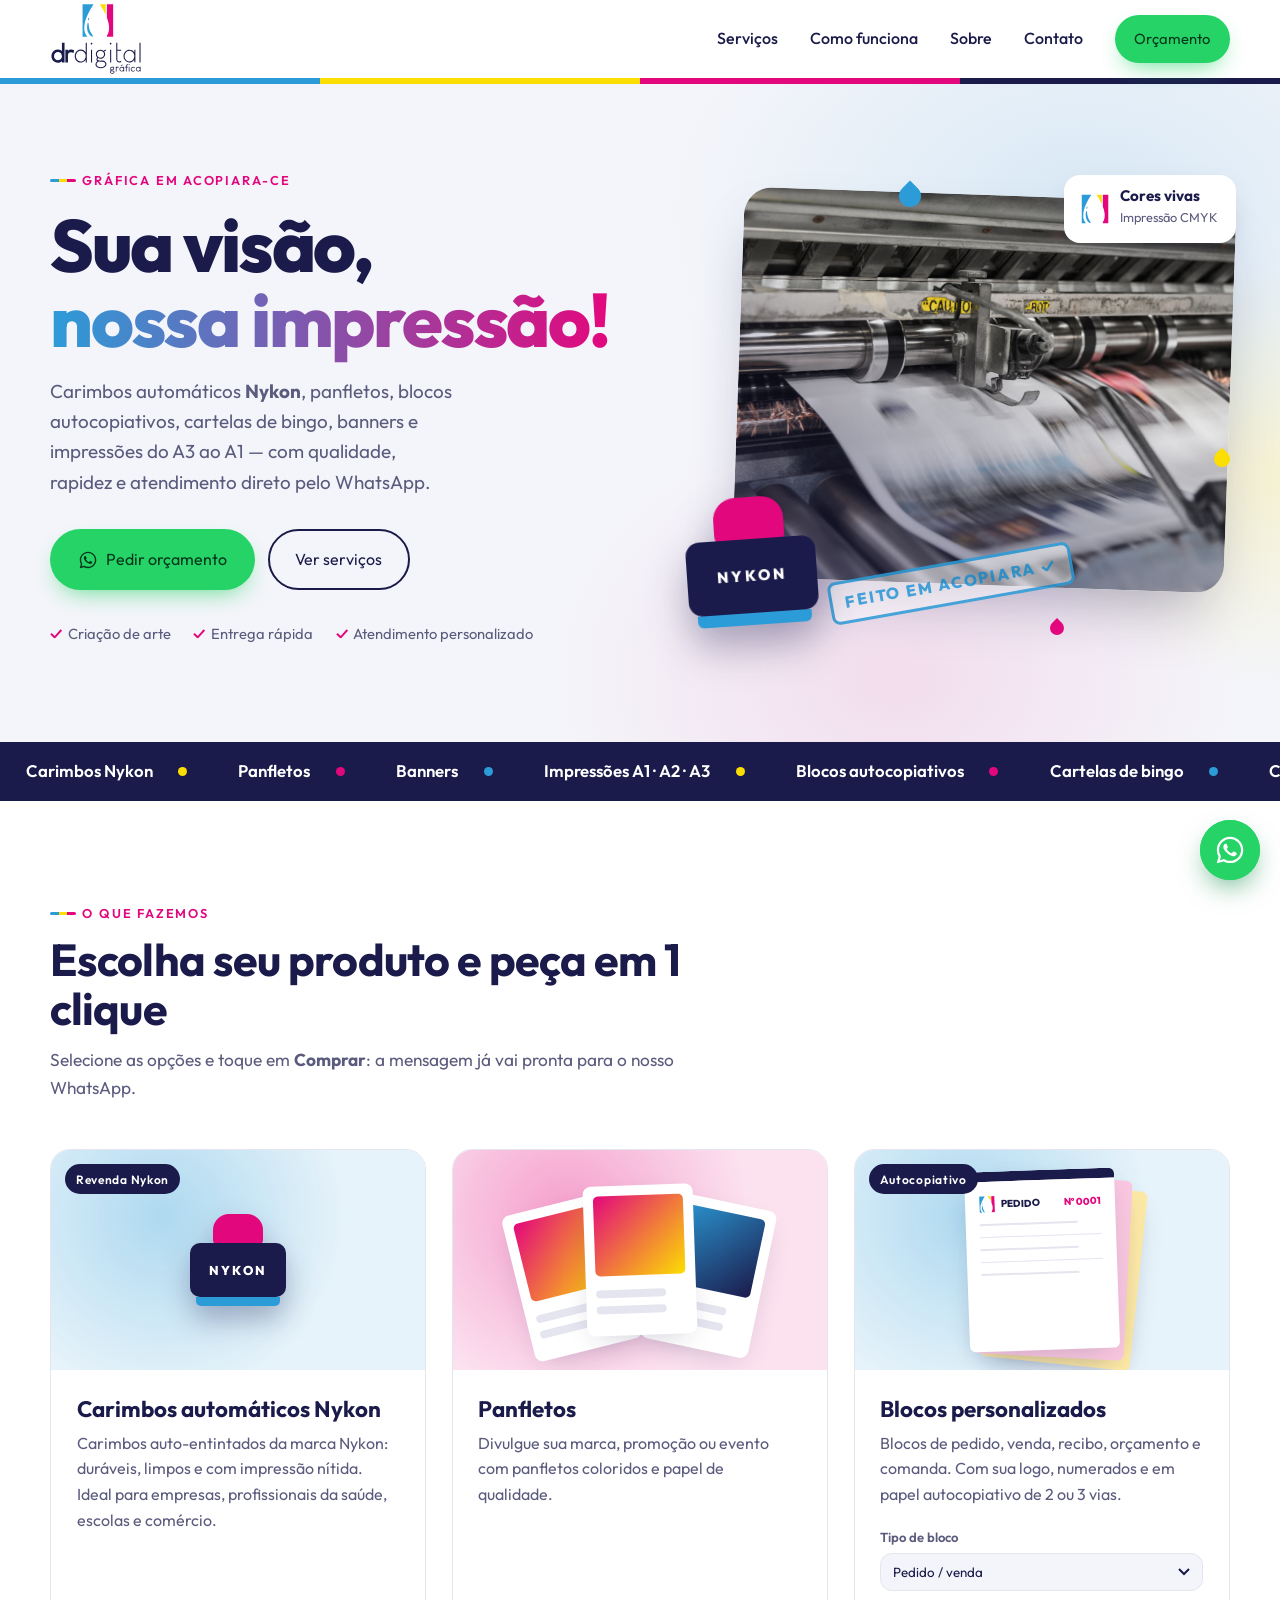
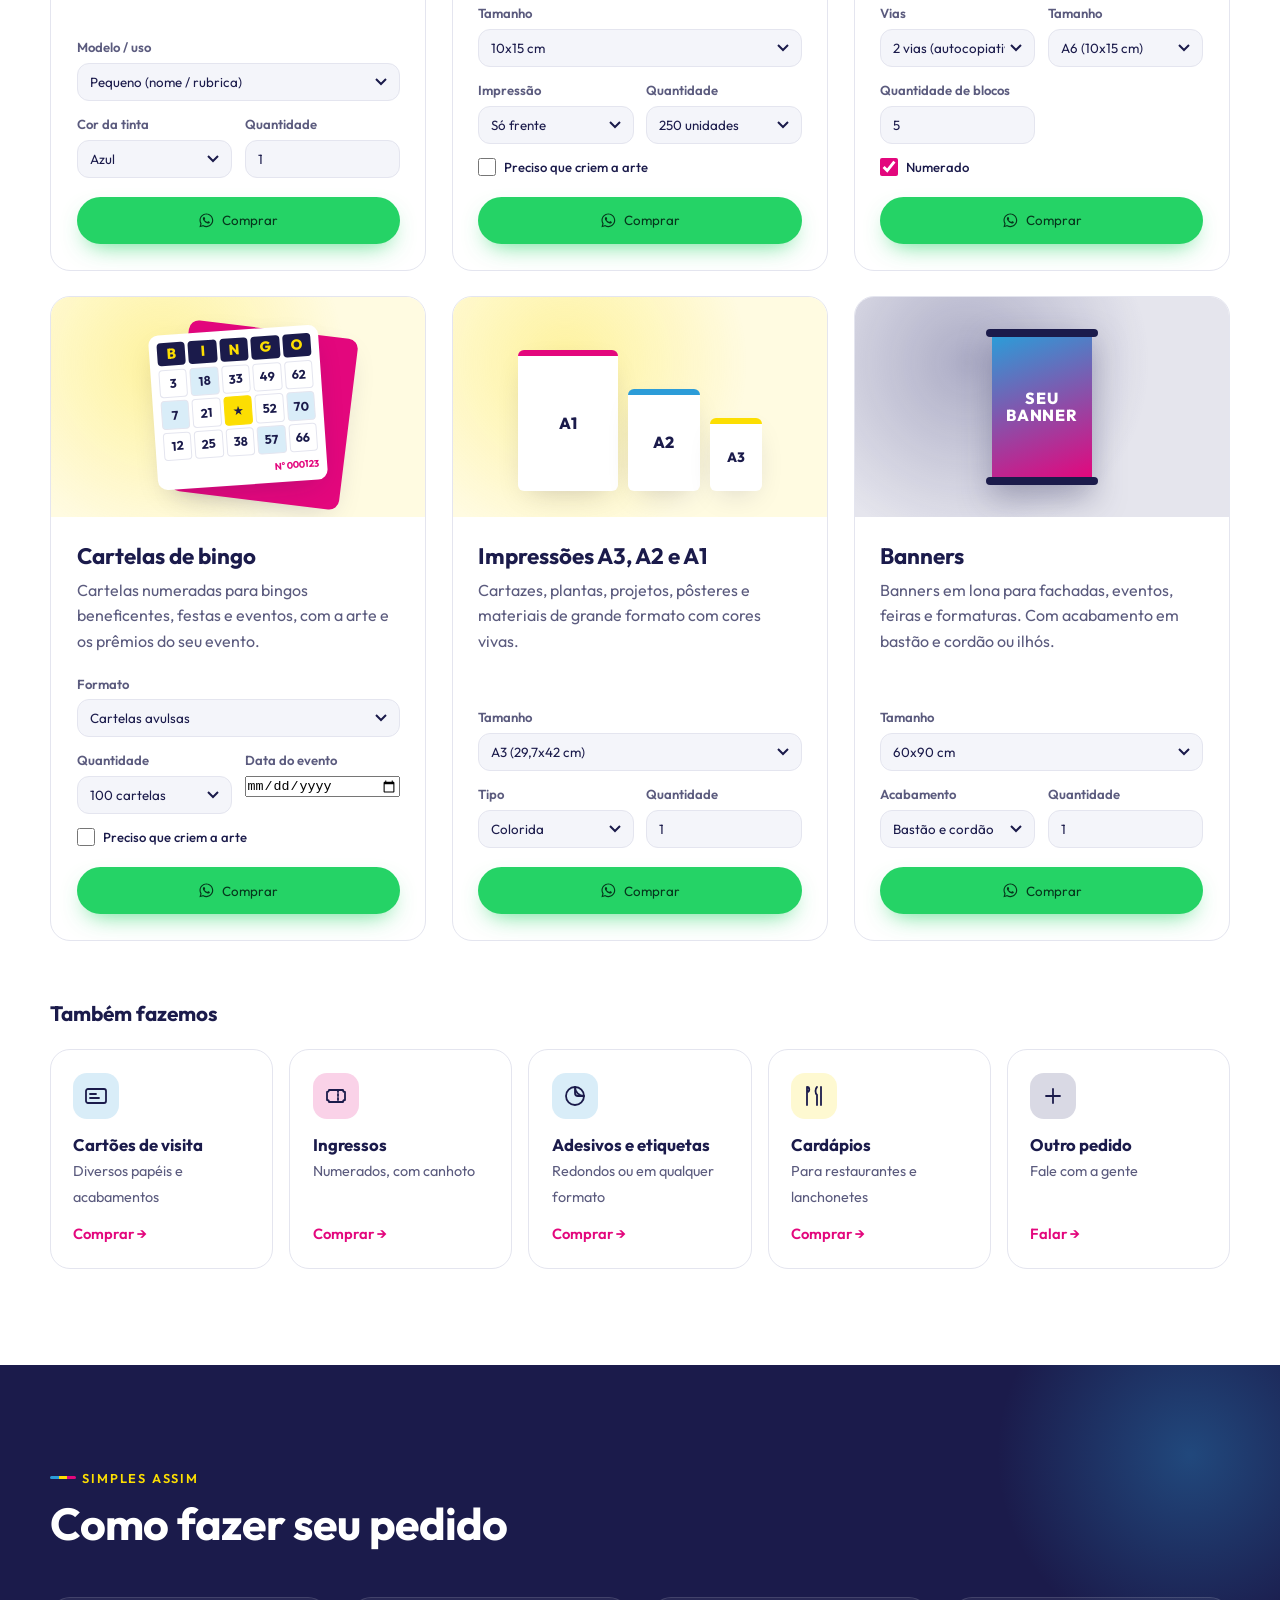
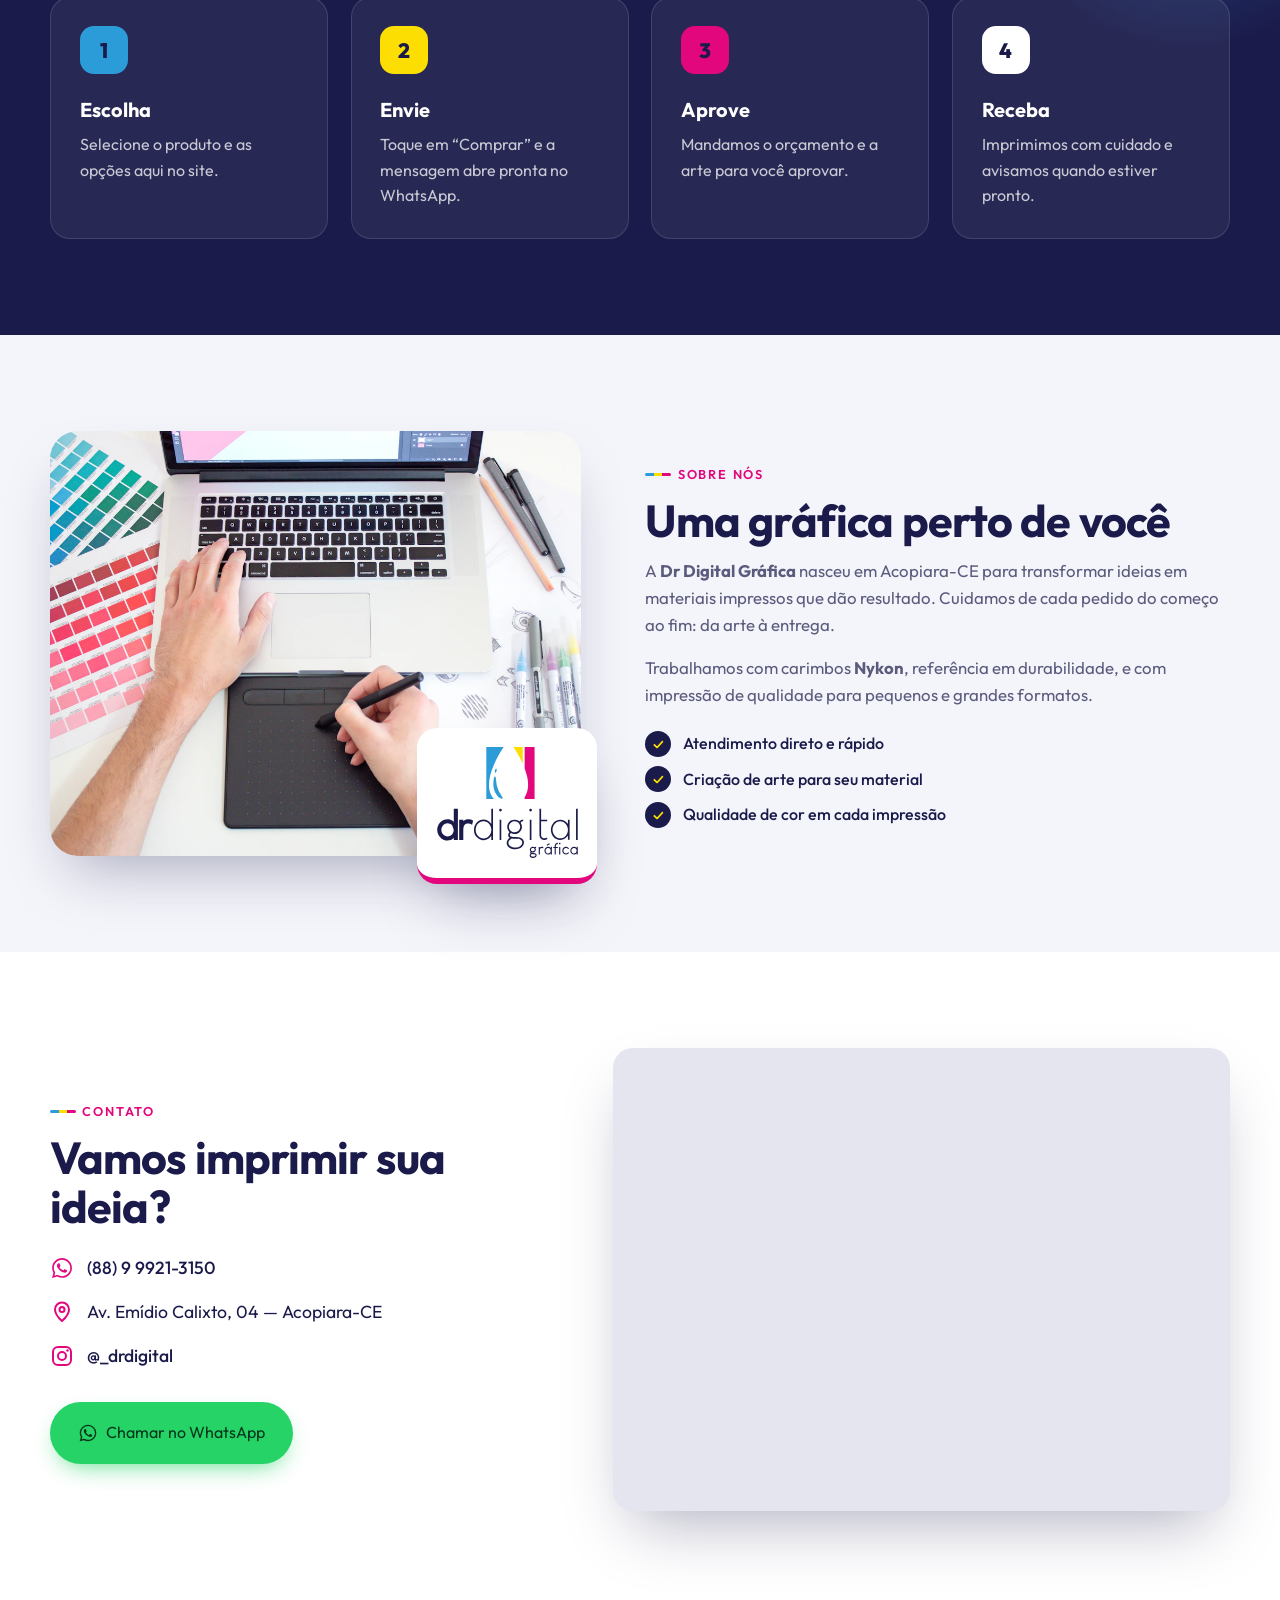
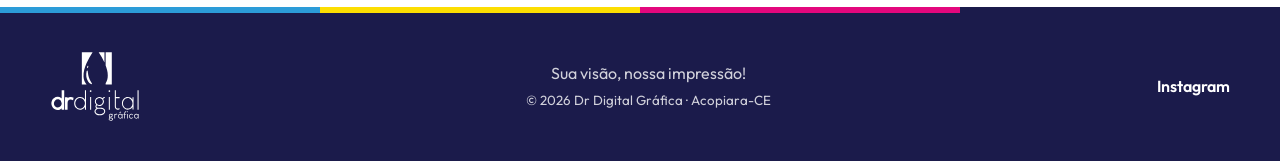
==== commit a37e43d0: "Troca fotos reais por imagens profissionais e ilustrações - Remove fotos do Instagram e a galeria de" ====
--- a/index.html
+++ b/index.html
@@ -24,7 +24,6 @@
     </a>
     <nav class="nav" id="nav" aria-label="Principal">
       <a href="#servicos">Serviços</a>
-      <a href="#trabalhos">Trabalhos</a>
       <a href="#como-funciona">Como funciona</a>
       <a href="#sobre">Sobre</a>
       <a href="#contato">Contato</a>
@@ -56,8 +55,8 @@
       </div>
 
       <div class="hero__art" aria-hidden="true">
-        <figure class="photo photo--a"><img src="assets/trabalhos/panfleto-adesivo.webp" alt="" width="692" height="924"></figure>
-        <figure class="photo photo--b"><img src="assets/trabalhos/bingo-bloco.webp" alt="" width="692" height="924"></figure>
+        <figure class="hero__photo"><img src="assets/img/impressao-offset.webp" alt="" width="1400" height="935"></figure>
+        <div class="hero__chip"><img src="assets/icon.svg" alt="" width="28" height="30"><span><b>Cores vivas</b><small>Impressão CMYK</small></span></div>
         <div class="stamp">
           <div class="stamp__top"></div>
           <div class="stamp__body">NYKON</div>
@@ -124,8 +123,8 @@
 
         <!-- Panfletos -->
         <article class="card" style="--c: var(--magenta)">
-          <div class="card__media card__media--photo">
-            <img src="assets/trabalhos/panfleto-estetica.webp" style="object-position: center 18%" alt="Panfletos coloridos impressos pela Dr Digital" loading="lazy" width="660" height="844">
+          <div class="card__media media--flyer">
+            <div class="flyer f1"></div><div class="flyer f2"></div><div class="flyer f3"></div>
           </div>
           <div class="card__body">
             <h3>Panfletos</h3>
@@ -156,8 +155,9 @@
 
         <!-- Blocos -->
         <article class="card" style="--c: var(--cyan)">
-          <div class="card__media card__media--photo">
-            <img src="assets/trabalhos/bloco-pedidos.webp" alt="Bloco de pedidos personalizado" loading="lazy" width="910" height="1156">
+          <div class="card__media media--pad">
+            <div class="pad pad--3"></div><div class="pad pad--2"></div>
+            <div class="pad pad--1"><div class="pad__head"><img src="assets/icon.svg" alt=""><span>PEDIDO</span><em>Nº 0001</em></div><i></i><i></i><i></i><i></i><i></i></div>
             <span class="badge">Autocopiativo</span>
           </div>
           <div class="card__body">
@@ -192,8 +192,9 @@
 
         <!-- Bingo -->
         <article class="card" style="--c: var(--yellow)">
-          <div class="card__media card__media--photo">
-            <img src="assets/trabalhos/bingo-producao.webp" alt="Cartelas de bingo sendo impressas" loading="lazy" width="960" height="978">
+          <div class="card__media media--bingo">
+            <div class="bingo bingo--back"></div>
+            <div class="bingo"><div class="bingo__head"><b>B</b><b>I</b><b>N</b><b>G</b><b>O</b></div><div class="bingo__grid"><span>3</span><span>18</span><span>33</span><span>49</span><span>62</span><span>7</span><span>21</span><span class="star">★</span><span>52</span><span>70</span><span>12</span><span>25</span><span>38</span><span>57</span><span>66</span></div><div class="bingo__foot">Nº 000123</div></div>
           </div>
           <div class="card__body">
             <h3>Cartelas de bingo</h3>
@@ -310,28 +311,6 @@
     </div>
   </section>
 
-  <!-- TRABALHOS -->
-  <section class="section section--soft" id="trabalhos">
-    <div class="wrap">
-      <div class="section__head section__head--row">
-        <div>
-          <span class="eyebrow">Portfólio</span>
-          <h2>Trabalhos que saíram da nossa gráfica</h2>
-          <p>Alguns pedidos de clientes de Acopiara e região. Veja mais no nosso Instagram.</p>
-        </div>
-        <a class="btn btn--ghost" href="https://www.instagram.com/_drdigital/" target="_blank" rel="noopener">Ver no Instagram →</a>
-      </div>
-      <div class="gallery">
-        <figure class="g g--tall"><img src="assets/trabalhos/bloco-pedidos.webp" alt="Bloco de pedidos personalizado" loading="lazy"><figcaption>Bloco de pedidos</figcaption></figure>
-        <figure class="g"><img src="assets/trabalhos/blocos-numerados.webp" alt="Blocos de recibo numerados com 2 vias" loading="lazy"><figcaption>Recibos numerados 2 vias</figcaption></figure>
-        <figure class="g"><img src="assets/trabalhos/panfleto-adesivo.webp" alt="Panfletos e adesivos redondos" loading="lazy"><figcaption>Panfletos + adesivos</figcaption></figure>
-        <figure class="g g--tall"><img src="assets/trabalhos/comanda.webp" alt="Blocos de comanda de mesa" loading="lazy"><figcaption>Comandas de mesa</figcaption></figure>
-        <figure class="g"><img src="assets/trabalhos/ingressos.webp" alt="Ingressos numerados" loading="lazy"><figcaption>Ingressos</figcaption></figure>
-        <figure class="g"><img src="assets/trabalhos/bingo-bloco.webp" alt="Bloco de cartelas de bingo" loading="lazy"><figcaption>Cartelas de bingo</figcaption></figure>
-      </div>
-    </div>
-  </section>
-
   <!-- COMO FUNCIONA -->
   <section class="section section--navy" id="como-funciona">
     <div class="wrap">
@@ -351,8 +330,9 @@
   <!-- SOBRE -->
   <section class="section section--soft" id="sobre">
     <div class="wrap about">
-      <div class="about__logo">
-        <img src="assets/logo.svg" alt="Logo Dr Digital Gráfica" width="424" height="336">
+      <div class="about__media">
+        <img class="about__photo" src="assets/img/criacao-arte.webp" alt="Designer escolhendo cores para uma arte gráfica" loading="lazy" width="1200" height="800">
+        <div class="about__badge"><img src="assets/logo.svg" alt="Logo Dr Digital Gráfica" width="424" height="336"></div>
       </div>
       <div class="about__text">
         <span class="eyebrow">Sobre nós</span>
--- a/style.css
+++ b/style.css
@@ -27,7 +27,7 @@
   -webkit-font-smoothing: antialiased;
   overflow-x: hidden;
 }
-img { max-width: 100%; display: block; }
+img { max-width: 100%; height: auto; display: block; }
 a { color: inherit; }
 .wrap { width: min(1180px, 100% - 32px); margin-inline: auto; }
 
@@ -268,39 +268,18 @@
   .hero__cta .btn { flex: 1 1 100%; }
 }
 
-/* ===== Fotos reais ===== */
-.photo { position: absolute; margin: 0; background: #fff; padding: 10px 10px 34px; border-radius: 10px; box-shadow: var(--shadow-lg); }
-.photo img { width: 100%; height: 100%; object-fit: cover; border-radius: 4px; }
-.photo--a { width: 250px; height: 330px; left: 4%; top: 30px; transform: rotate(-7deg); animation: float 7s ease-in-out infinite; }
-.photo--b { width: 230px; height: 305px; right: 2%; top: 0; transform: rotate(6deg); animation: float 8s ease-in-out infinite reverse; }
-.stamp { z-index: 2; } .imprint { z-index: 3; }
-
-.card__media--photo { background: var(--soft); }
-.card__media--photo img { position: absolute; inset: 0; width: 100%; height: 100%; object-fit: cover; transition: transform .6s ease; }
-.card:hover .card__media--photo img { transform: scale(1.05); }
-.card__media--photo::after { content: ""; position: absolute; inset: auto 0 0 0; height: 5px; background: var(--c); }
+/* ===== Imagens ===== */
 .card__media .badge { z-index: 1; }
 .cards { grid-template-columns: repeat(auto-fill, minmax(340px, 1fr)); }
 .card__media { height: 220px; }
 
 .section__head--row { max-width: none; display: flex; justify-content: space-between; align-items: flex-end; gap: 1.5rem; flex-wrap: wrap; }
 .section__head--row > div { max-width: 640px; }
-.gallery { display: grid; grid-template-columns: repeat(4, 1fr); grid-auto-rows: 240px; gap: 1rem; }
-.g { position: relative; margin: 0; border-radius: var(--radius); overflow: hidden; background: var(--line); }
-.g--tall { grid-row: span 2; }
-.g img { width: 100%; height: 100%; object-fit: cover; transition: transform .6s ease; }
-.g:hover img { transform: scale(1.06); }
-.g figcaption { position: absolute; left: 12px; bottom: 12px; background: rgba(27,27,75,.88); color: #fff; font-size: .85rem; font-weight: 600; padding: .45em .9em; border-radius: 999px; backdrop-filter: blur(4px); }
 
 @media (max-width: 980px) {
-  .gallery { grid-template-columns: repeat(2, 1fr); grid-auto-rows: 200px; }
 }
 @media (max-width: 480px) {
-  .photo--a { width: 180px; height: 240px; left: 0; }
-  .photo--b { width: 165px; height: 220px; right: 0; }
   .cards { grid-template-columns: 1fr; }
-  .gallery { grid-auto-rows: 160px; gap: .7rem; }
-  .g figcaption { font-size: .72rem; left: 8px; bottom: 8px; }
 }
 .imprint { left: 0; bottom: 6px; }
 .stamp { left: 52%; bottom: 40px; }
@@ -308,3 +287,54 @@
 @media (max-width: 480px) { .imprint { left: 0; bottom: 0; } .stamp { left: 48%; bottom: 30px; } .extras { grid-template-columns: 1fr; } }
 .d3 { left: auto; right: 30%; bottom: 0; }
 @media (max-width: 480px) { .extras { grid-template-columns: 1fr 1fr; gap: .7rem; } .extra { padding: 1.1rem; } }
+
+/* Hero com foto */
+.hero__photo { position: absolute; inset: 20px 0 50px 60px; margin: 0; border-radius: 28px; overflow: hidden; box-shadow: var(--shadow-lg); transform: rotate(2deg); }
+.hero__photo::after { content: ""; position: absolute; inset: 0; background: linear-gradient(200deg, rgba(27,27,75,0) 40%, rgba(27,27,75,.55)); }
+.hero__photo img { width: 100%; height: 100%; object-fit: cover; }
+.hero__chip { position: absolute; right: -6px; top: 0; z-index: 3; display: flex; align-items: center; gap: .7rem; background: #fff; padding: .8rem 1.1rem; border-radius: 16px; box-shadow: var(--shadow); animation: float 6s ease-in-out infinite; }
+.hero__chip img { width: 28px; }
+.hero__chip b { display: block; font-size: .95rem; line-height: 1.1; }
+.hero__chip small { color: var(--muted); font-size: .8rem; }
+.stamp { left: 8px; bottom: 10px; z-index: 3; }
+.imprint { left: 150px; bottom: 30px; }
+
+/* Bloco autocopiativo */
+.media--pad { perspective: 600px; }
+.pad { position: absolute; width: 150px; height: 180px; border-radius: 6px; box-shadow: var(--shadow); }
+.pad--3 { background: #fde9a6; transform: translate(22px, 14px) rotate(6deg); }
+.pad--2 { background: #f9c7df; transform: translate(11px, 7px) rotate(3deg); }
+.pad--1 { background: #fff; padding: 14px; transform: rotate(-2deg); display: flex; flex-direction: column; gap: 11px; border-top: 10px solid var(--navy); }
+.pad__head { display: flex; align-items: center; gap: 6px; font-size: .62rem; font-weight: 800; color: var(--navy); }
+.pad__head img { width: 16px; }
+.pad__head em { margin-left: auto; font-style: normal; color: var(--magenta); }
+.pad i { display: block; height: 1.5px; background: var(--line); }
+.pad i:nth-of-type(odd) { width: 80%; }
+
+/* Cartela de bingo */
+.bingo { position: absolute; width: 170px; background: #fff; border-radius: 10px; padding: 8px; box-shadow: var(--shadow); transform: rotate(-4deg); }
+.bingo--back { height: 172px; background: var(--magenta); transform: translate(26px, 8px) rotate(7deg); }
+.bingo__head { display: grid; grid-template-columns: repeat(5, 1fr); gap: 3px; margin-bottom: 4px; }
+.bingo__head b { background: var(--navy); color: var(--yellow); text-align: center; font-weight: 800; border-radius: 4px; font-size: .9rem; }
+.bingo__grid { display: grid; grid-template-columns: repeat(5, 1fr); gap: 3px; }
+.bingo__grid span { aspect-ratio: 1; display: grid; place-items: center; font-size: .78rem; font-weight: 700; color: var(--navy); border: 1.5px solid var(--line); border-radius: 4px; }
+.bingo__grid span:nth-child(4n+2) { background: color-mix(in srgb, var(--cyan) 18%, #fff); }
+.bingo__grid .star { background: var(--yellow); border-color: var(--yellow); }
+.bingo__foot { text-align: right; font-size: .6rem; font-weight: 700; color: var(--magenta); margin-top: 5px; }
+
+/* Sobre com foto */
+.about__media { position: relative; }
+.about__photo { width: 100%; height: auto; aspect-ratio: 4 / 3.2; object-fit: cover; border-radius: 28px; box-shadow: var(--shadow-lg); }
+.about__badge { position: absolute; right: -16px; bottom: -28px; width: 180px; background: #fff; border-radius: 20px; padding: 1.1rem; box-shadow: var(--shadow-lg); border-bottom: 6px solid var(--magenta); }
+
+@media (max-width: 980px) {
+  .hero__photo { inset: 20px 0 50px 30px; }
+  .about__badge { right: 8px; }
+}
+@media (max-width: 480px) {
+  .hero__photo { inset: 30px 0 40px 16px; border-radius: 20px; }
+  .hero__chip { right: 0; padding: .6rem .8rem; }
+  .stamp { left: 0; bottom: 0; }
+  .imprint { left: 110px; bottom: 14px; }
+  .about__badge { width: 130px; bottom: -20px; padding: .8rem; }
+}
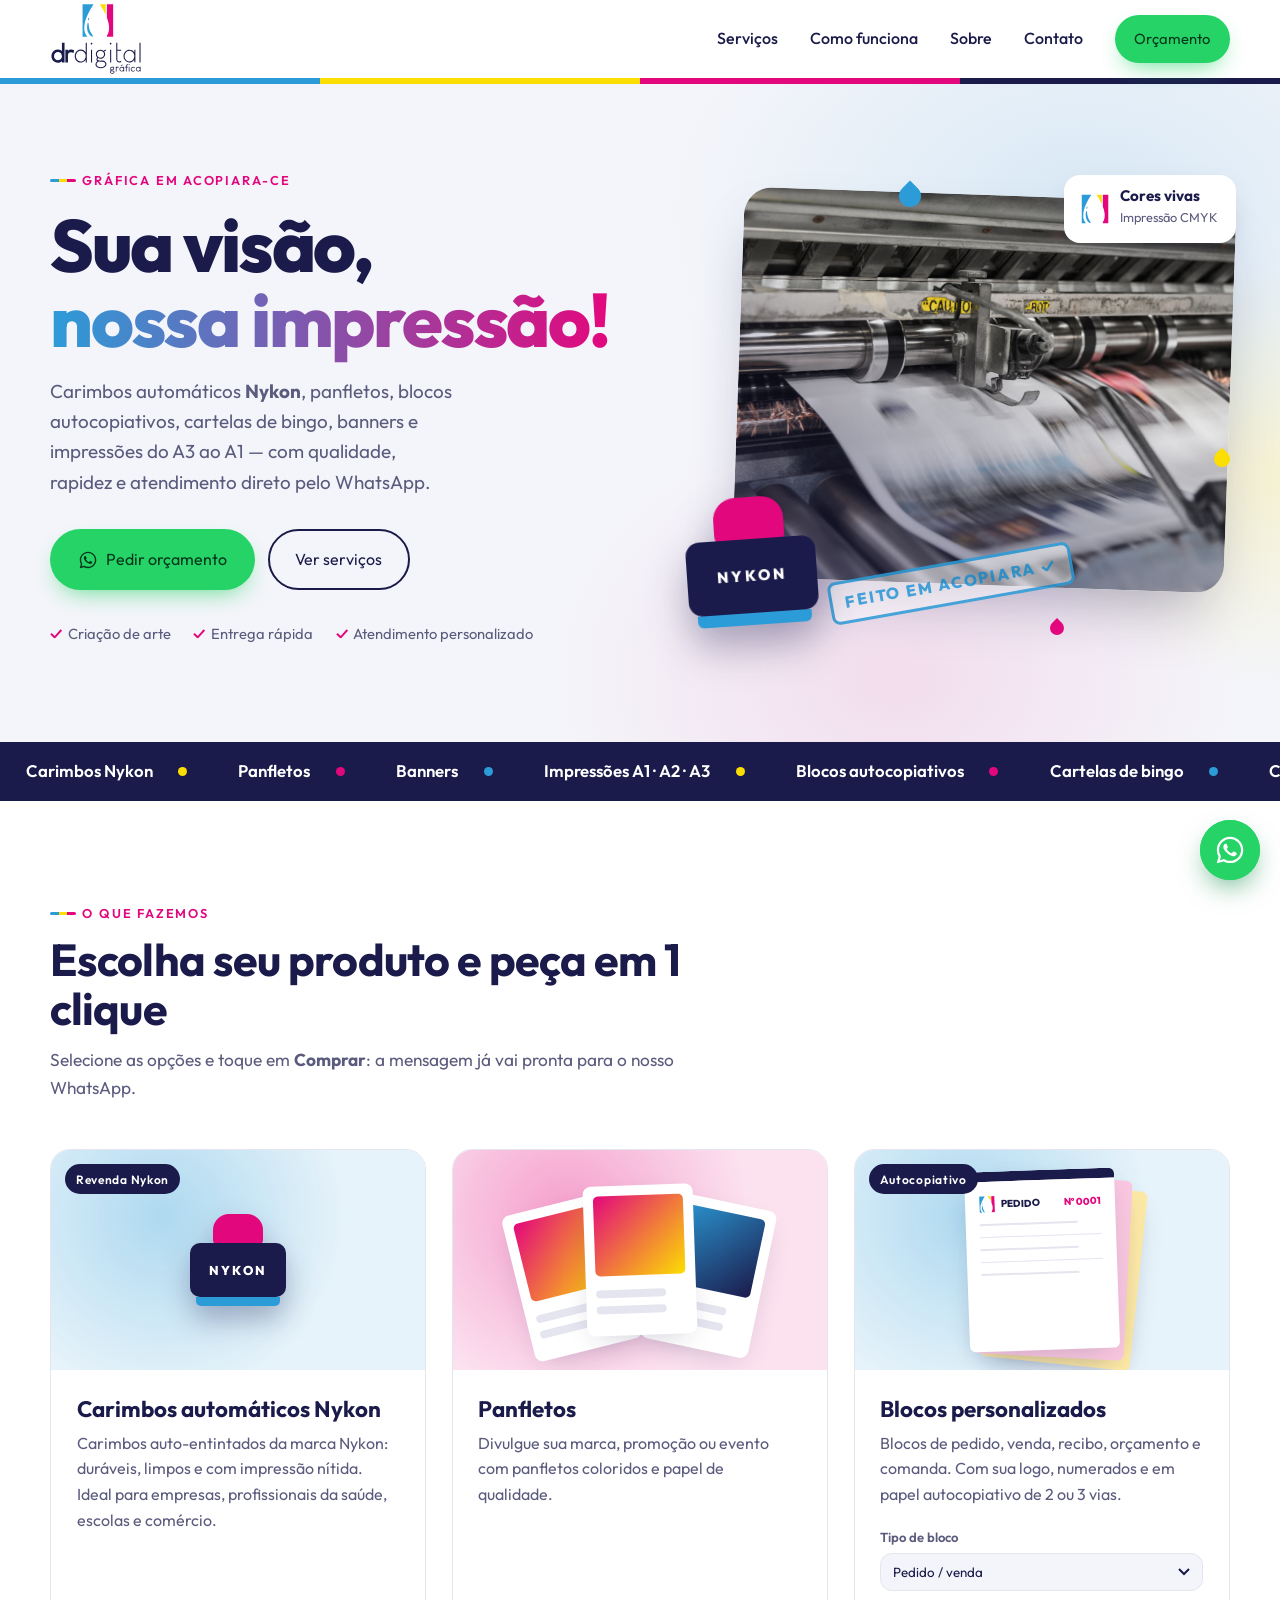
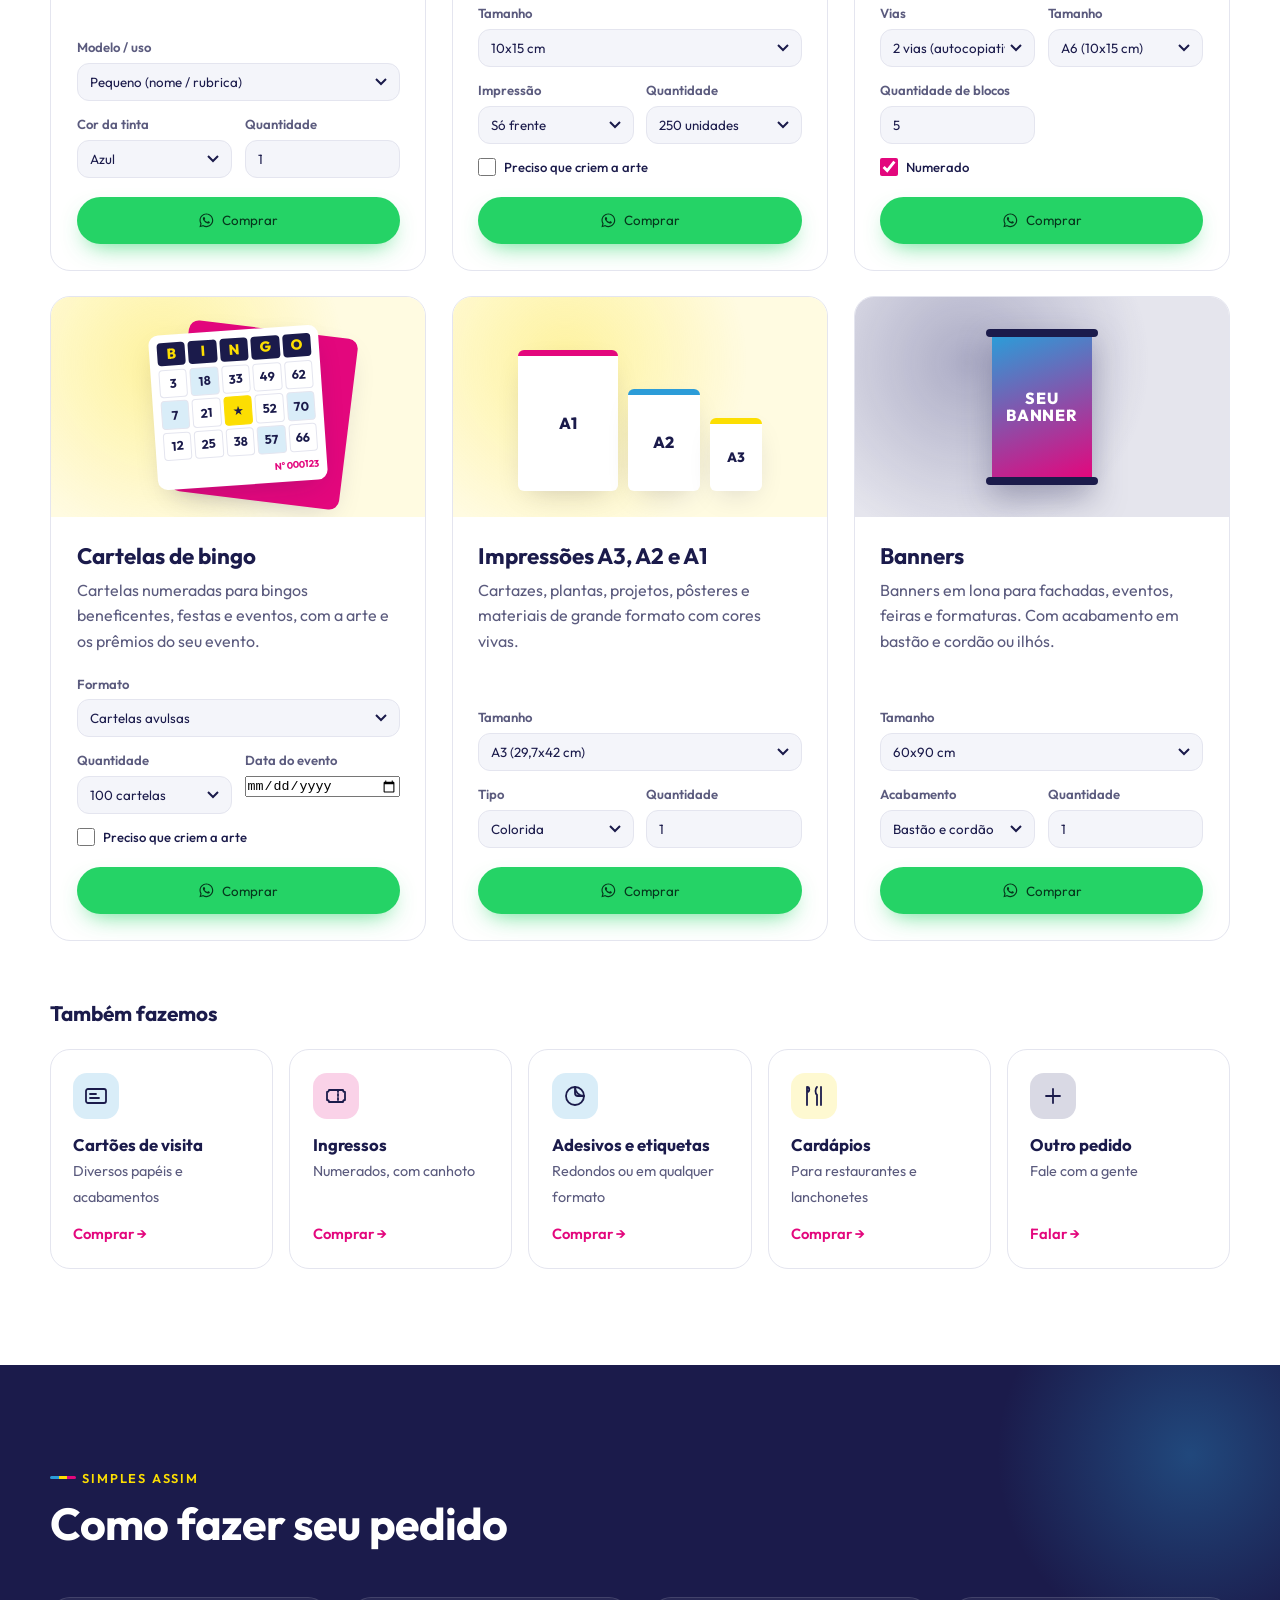
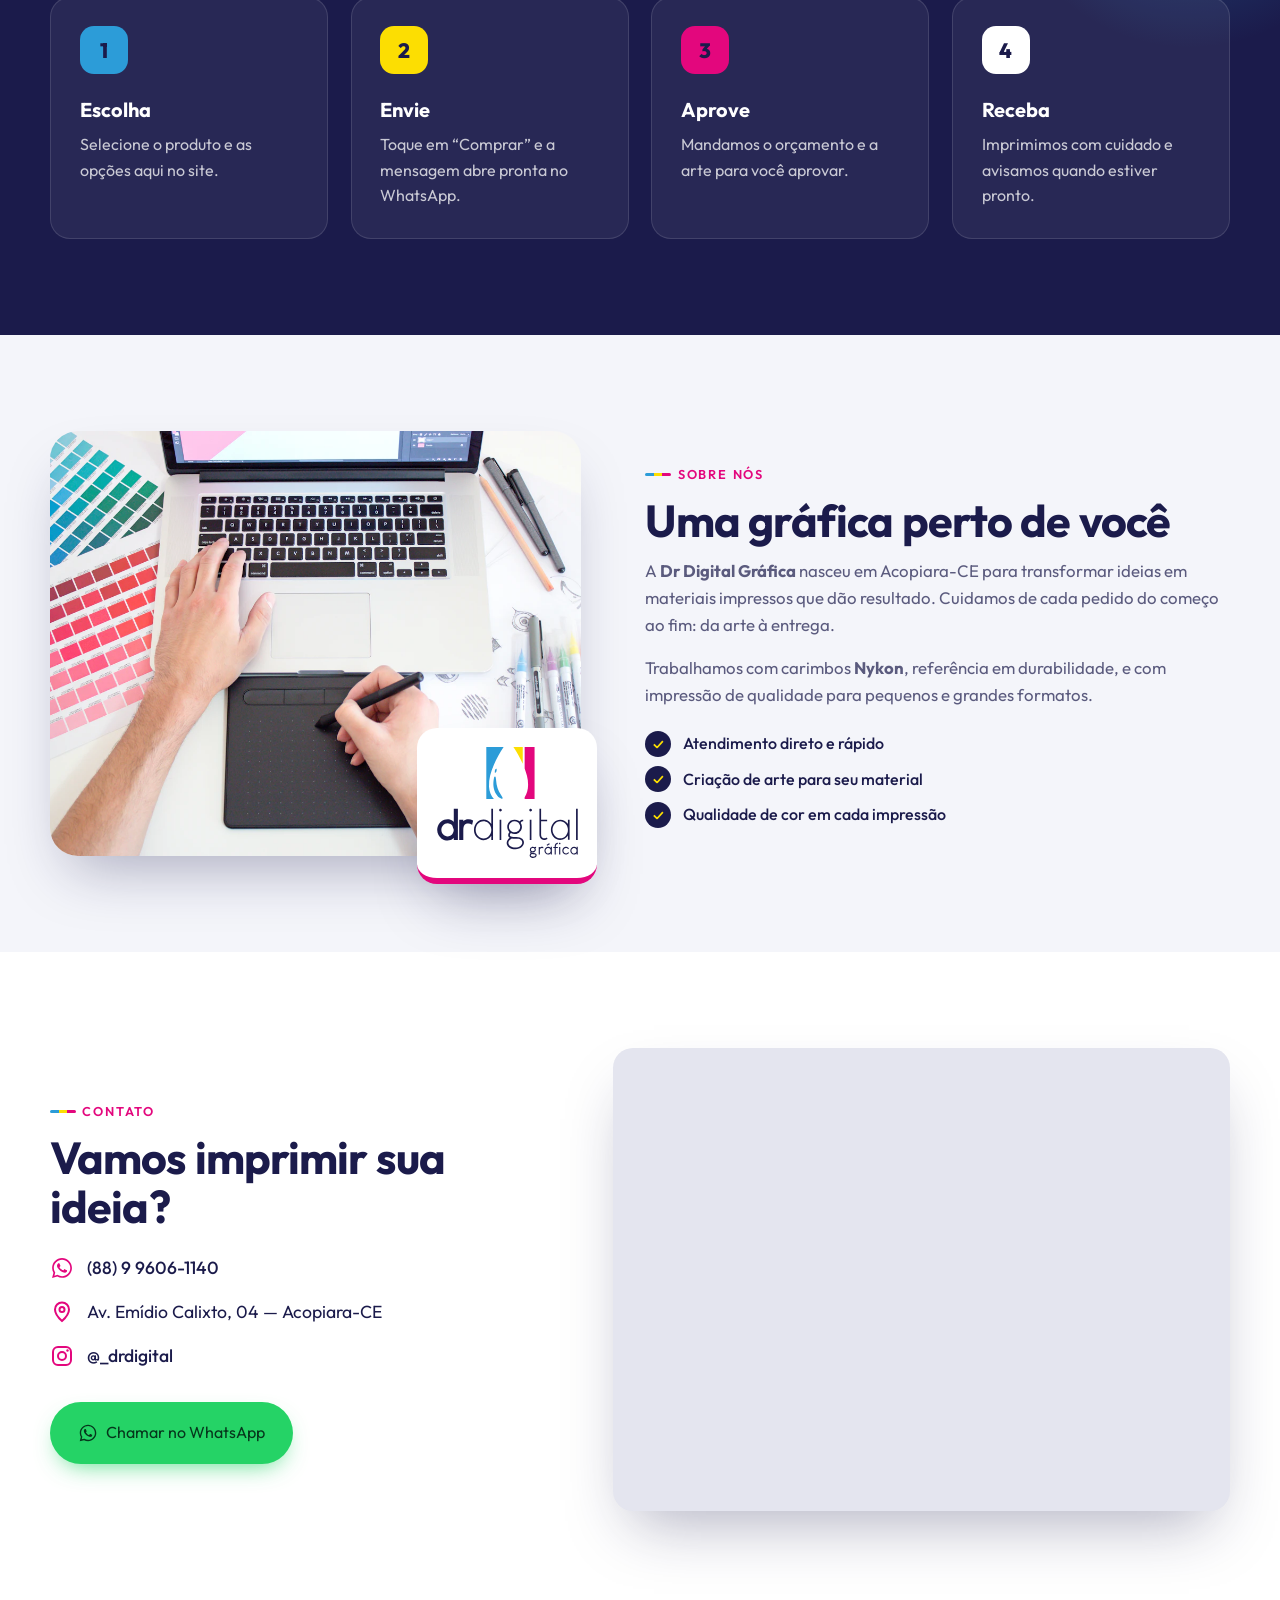
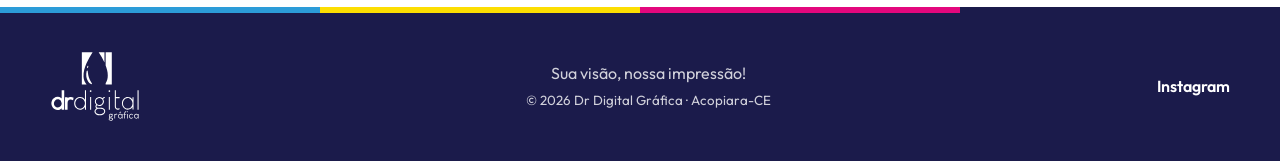
==== commit 9e369570: "Atualiza número do WhatsApp para (88) 9 9606-1140 Co-Authored-By: Claude Opus 5.5 <noreply@anthropic" ====
--- a/index.html
+++ b/index.html
@@ -355,7 +355,7 @@
         <span class="eyebrow">Contato</span>
         <h2>Vamos imprimir sua ideia?</h2>
         <ul class="contact__list">
-          <li><svg class="ico" viewBox="0 0 24 24"><use href="#i-wa"/></svg><a href="#" data-wa="Olá, Dr Digital! Vim pelo site.">(88) 9 9921-3150</a></li>
+          <li><svg class="ico" viewBox="0 0 24 24"><use href="#i-wa"/></svg><a href="#" data-wa="Olá, Dr Digital! Vim pelo site.">(88) 9 9606-1140</a></li>
           <li><svg class="ico" viewBox="0 0 24 24"><path d="M12 21s-7-6.2-7-11.5A7 7 0 0 1 19 9.5C19 14.8 12 21 12 21z" fill="none" stroke="currentColor" stroke-width="2"/><circle cx="12" cy="9.5" r="2.5" fill="none" stroke="currentColor" stroke-width="2"/></svg><span>Av. Emídio Calixto, 04 — Acopiara-CE</span></li>
           <li><svg class="ico" viewBox="0 0 24 24"><rect x="3" y="3" width="18" height="18" rx="5" fill="none" stroke="currentColor" stroke-width="2"/><circle cx="12" cy="12" r="4" fill="none" stroke="currentColor" stroke-width="2"/><circle cx="17.5" cy="6.5" r="1.2" fill="currentColor"/></svg><a href="https://www.instagram.com/_drdigital/" target="_blank" rel="noopener">@_drdigital</a></li>
         </ul>
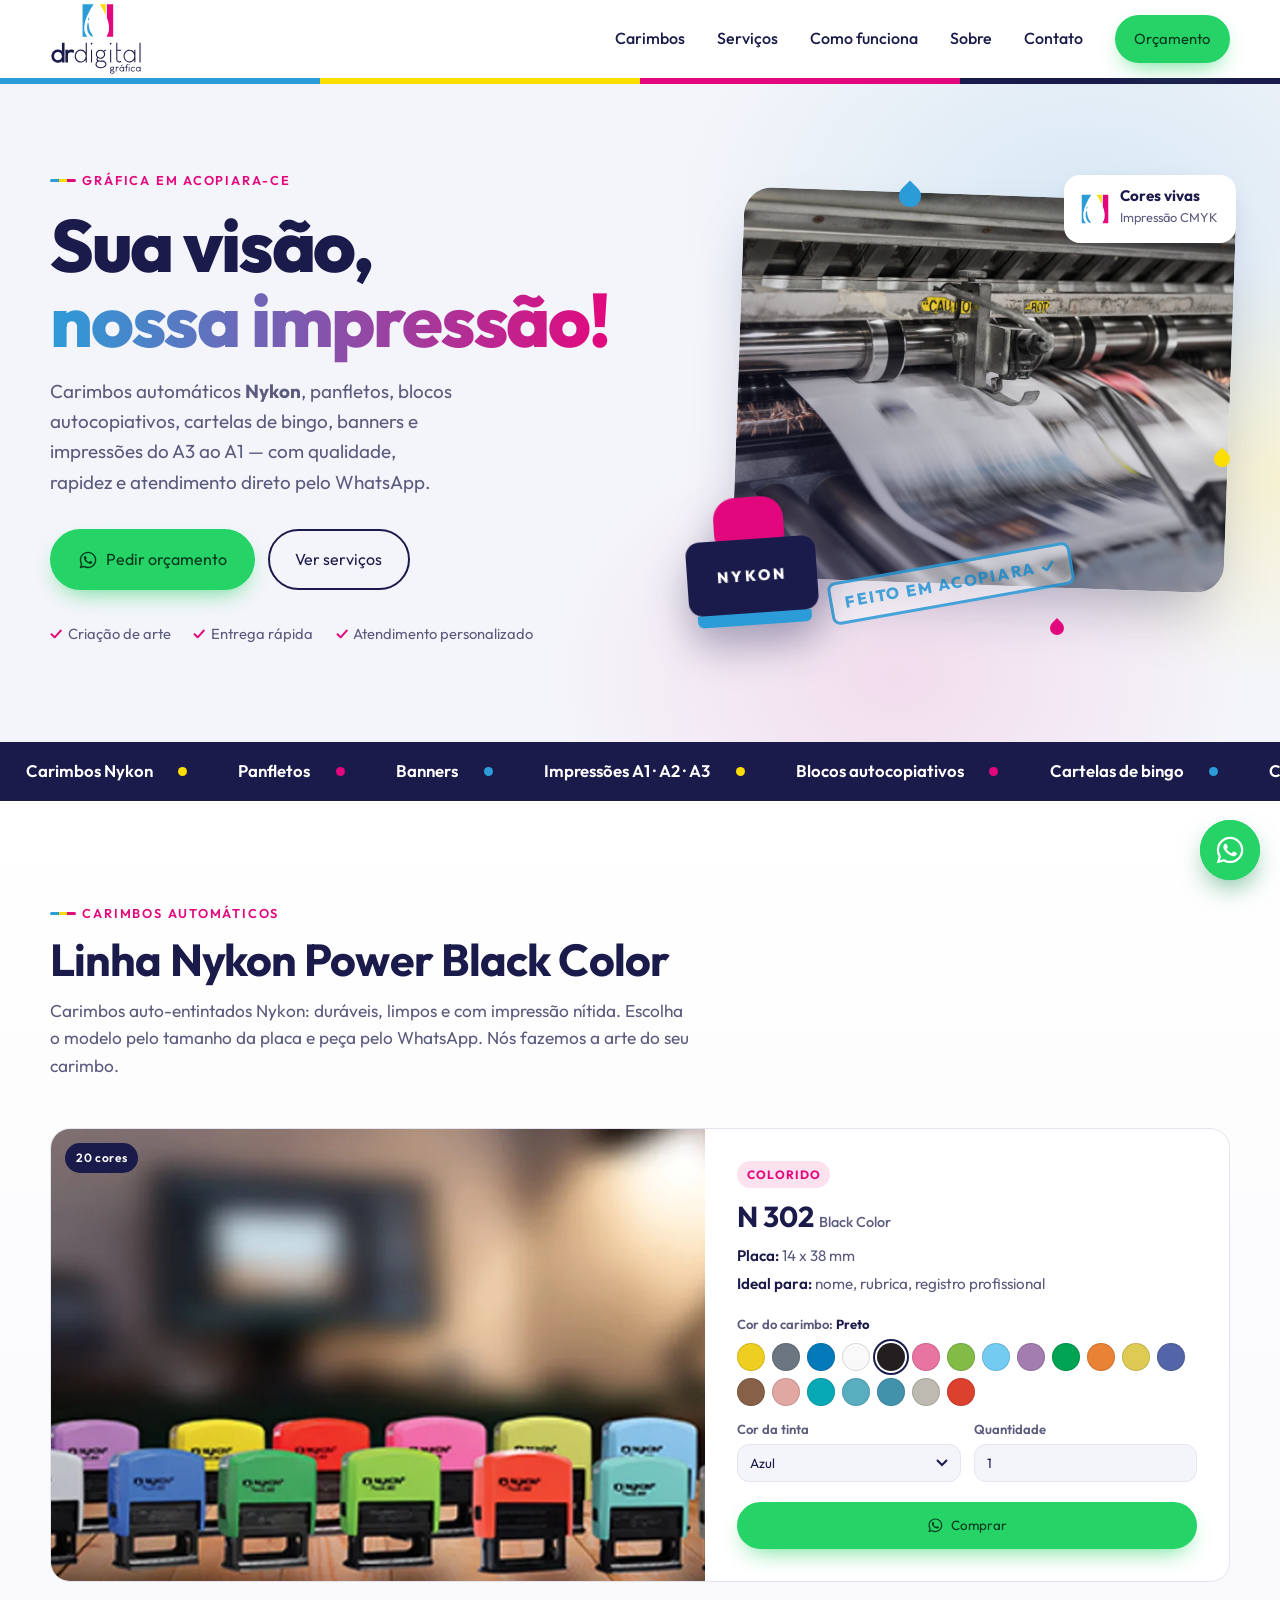
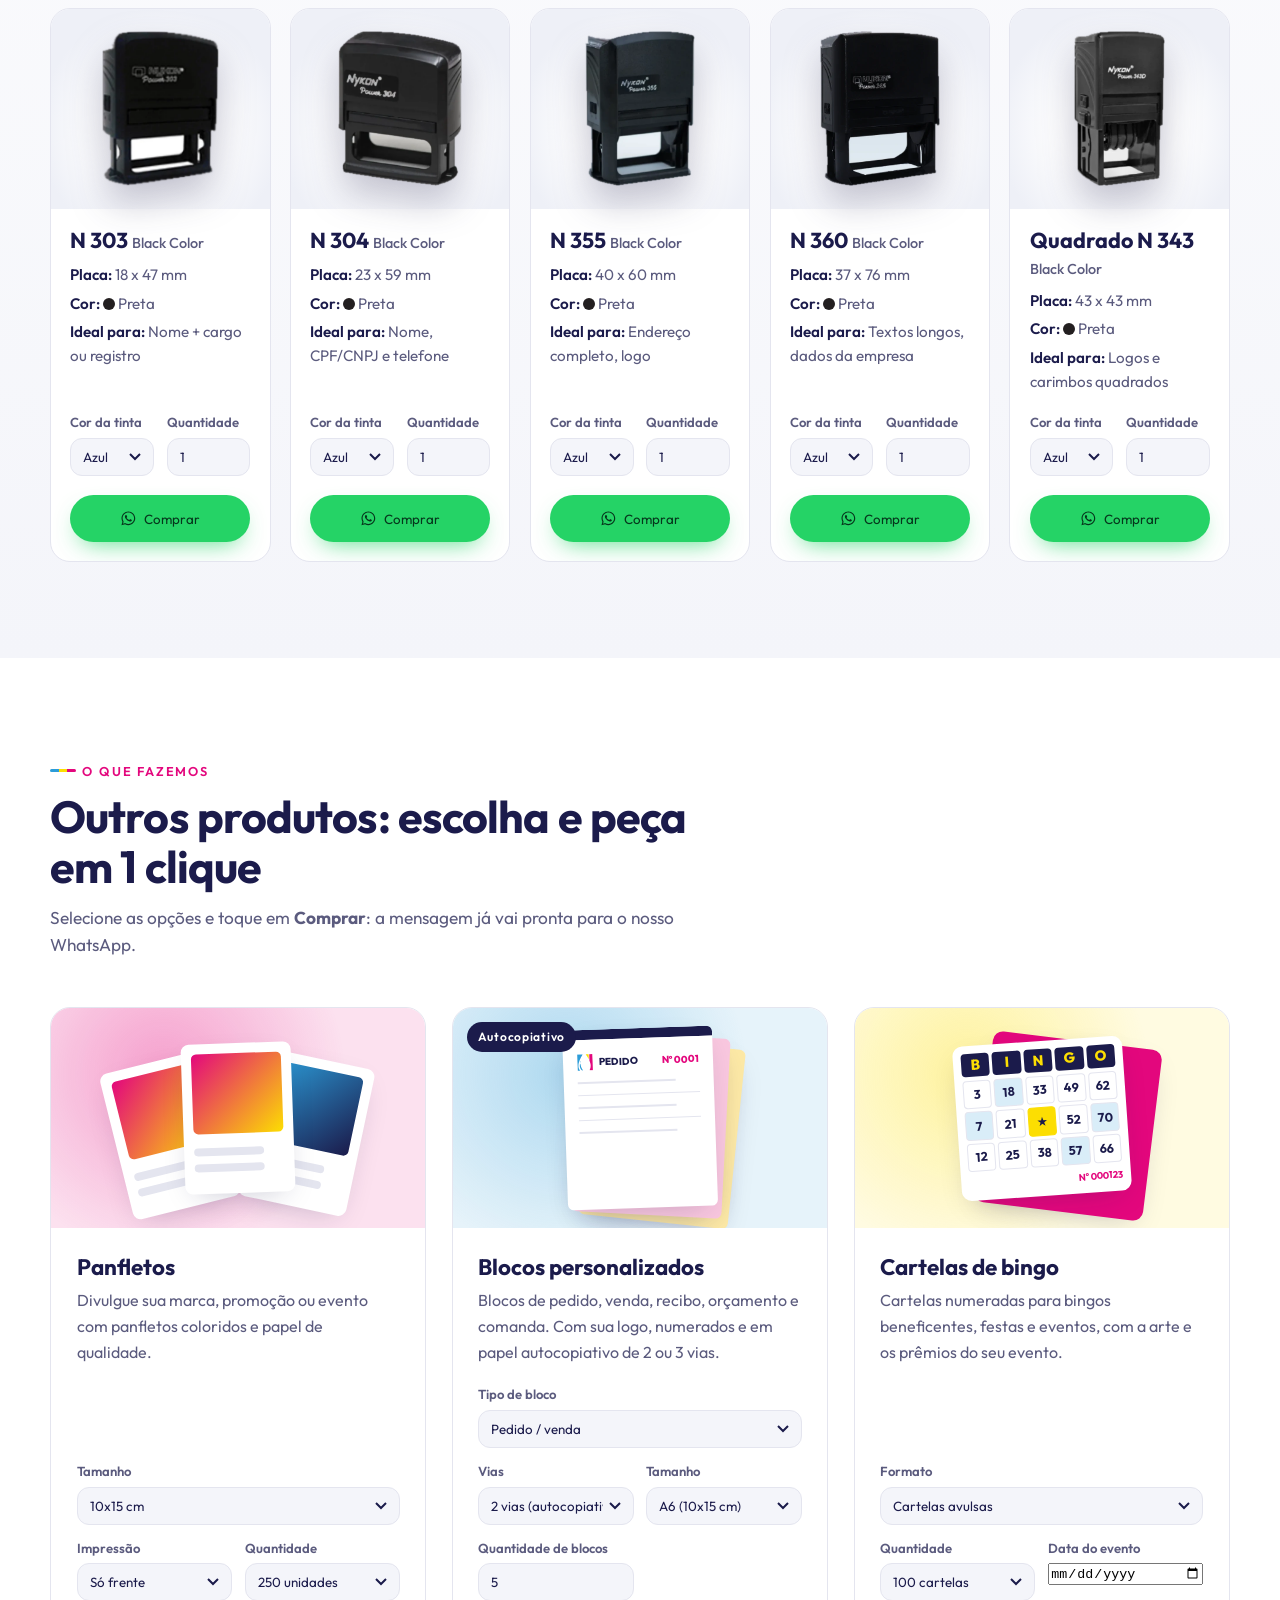
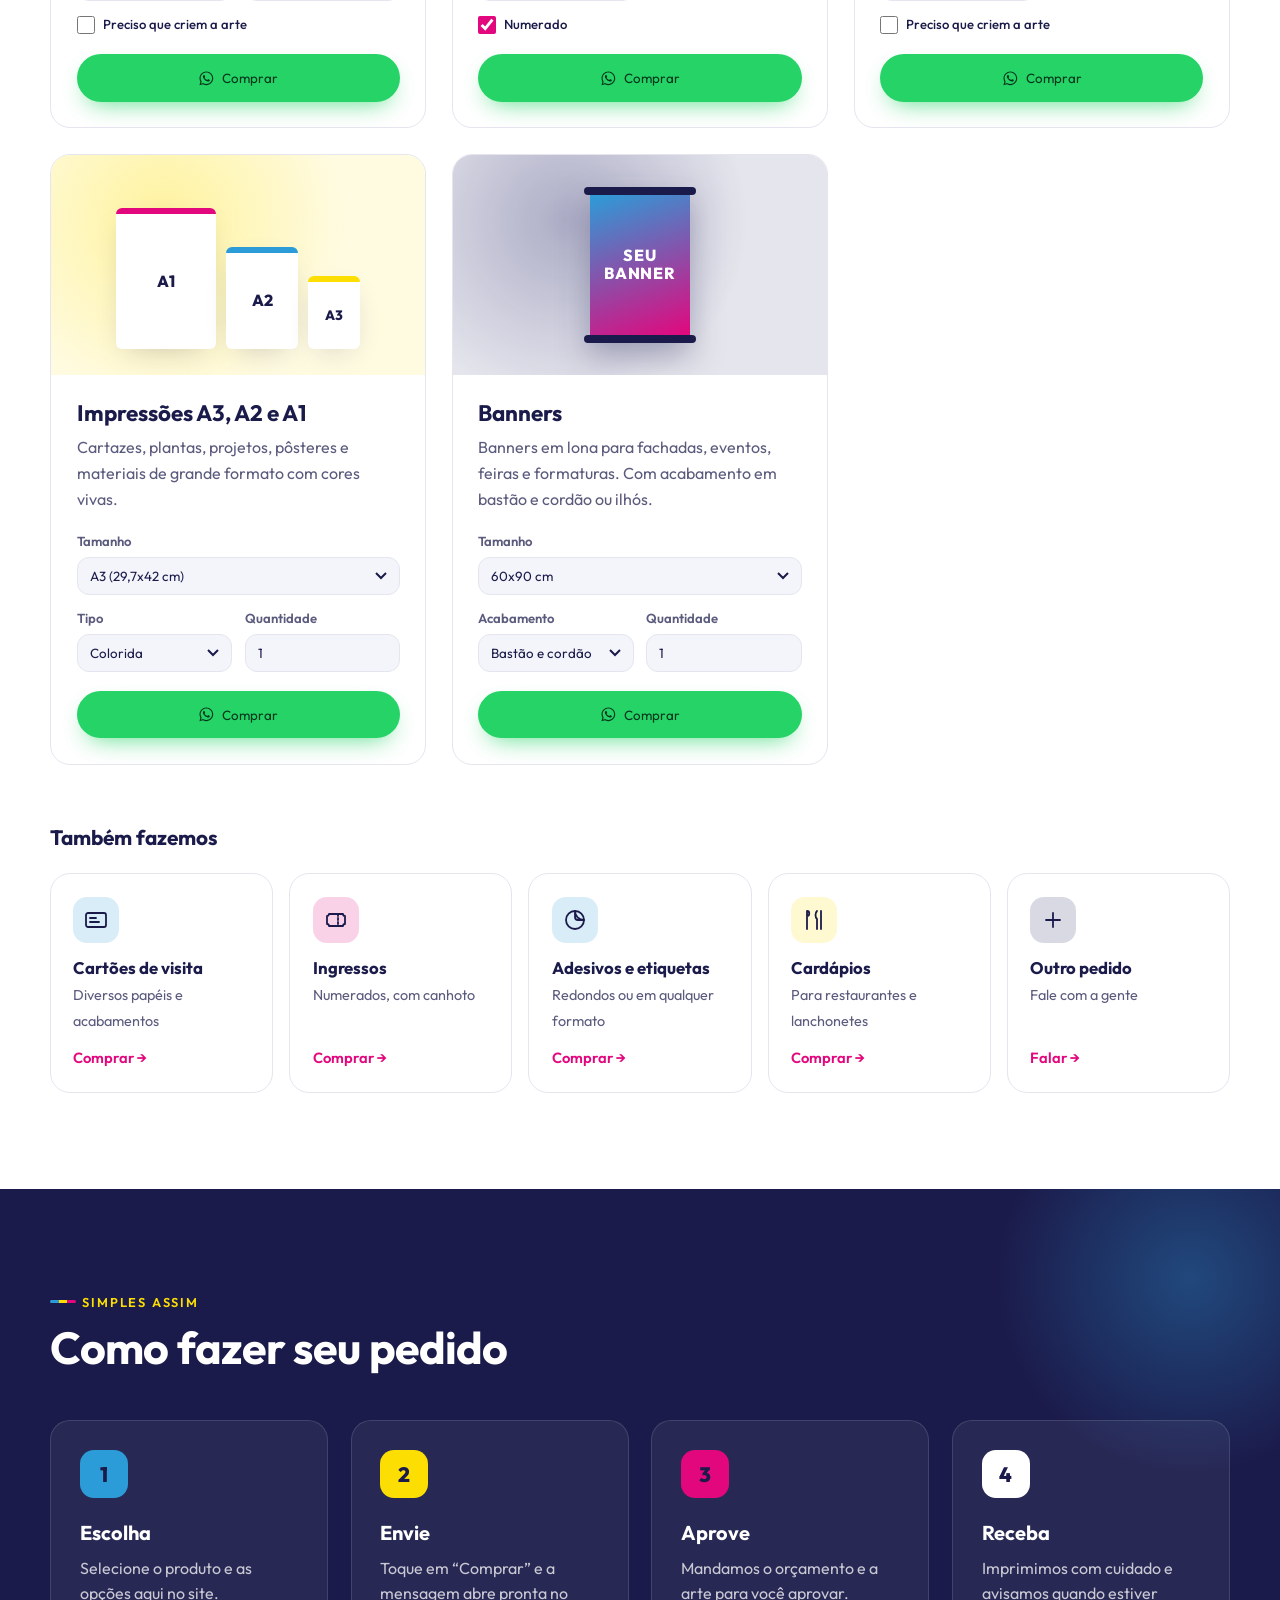
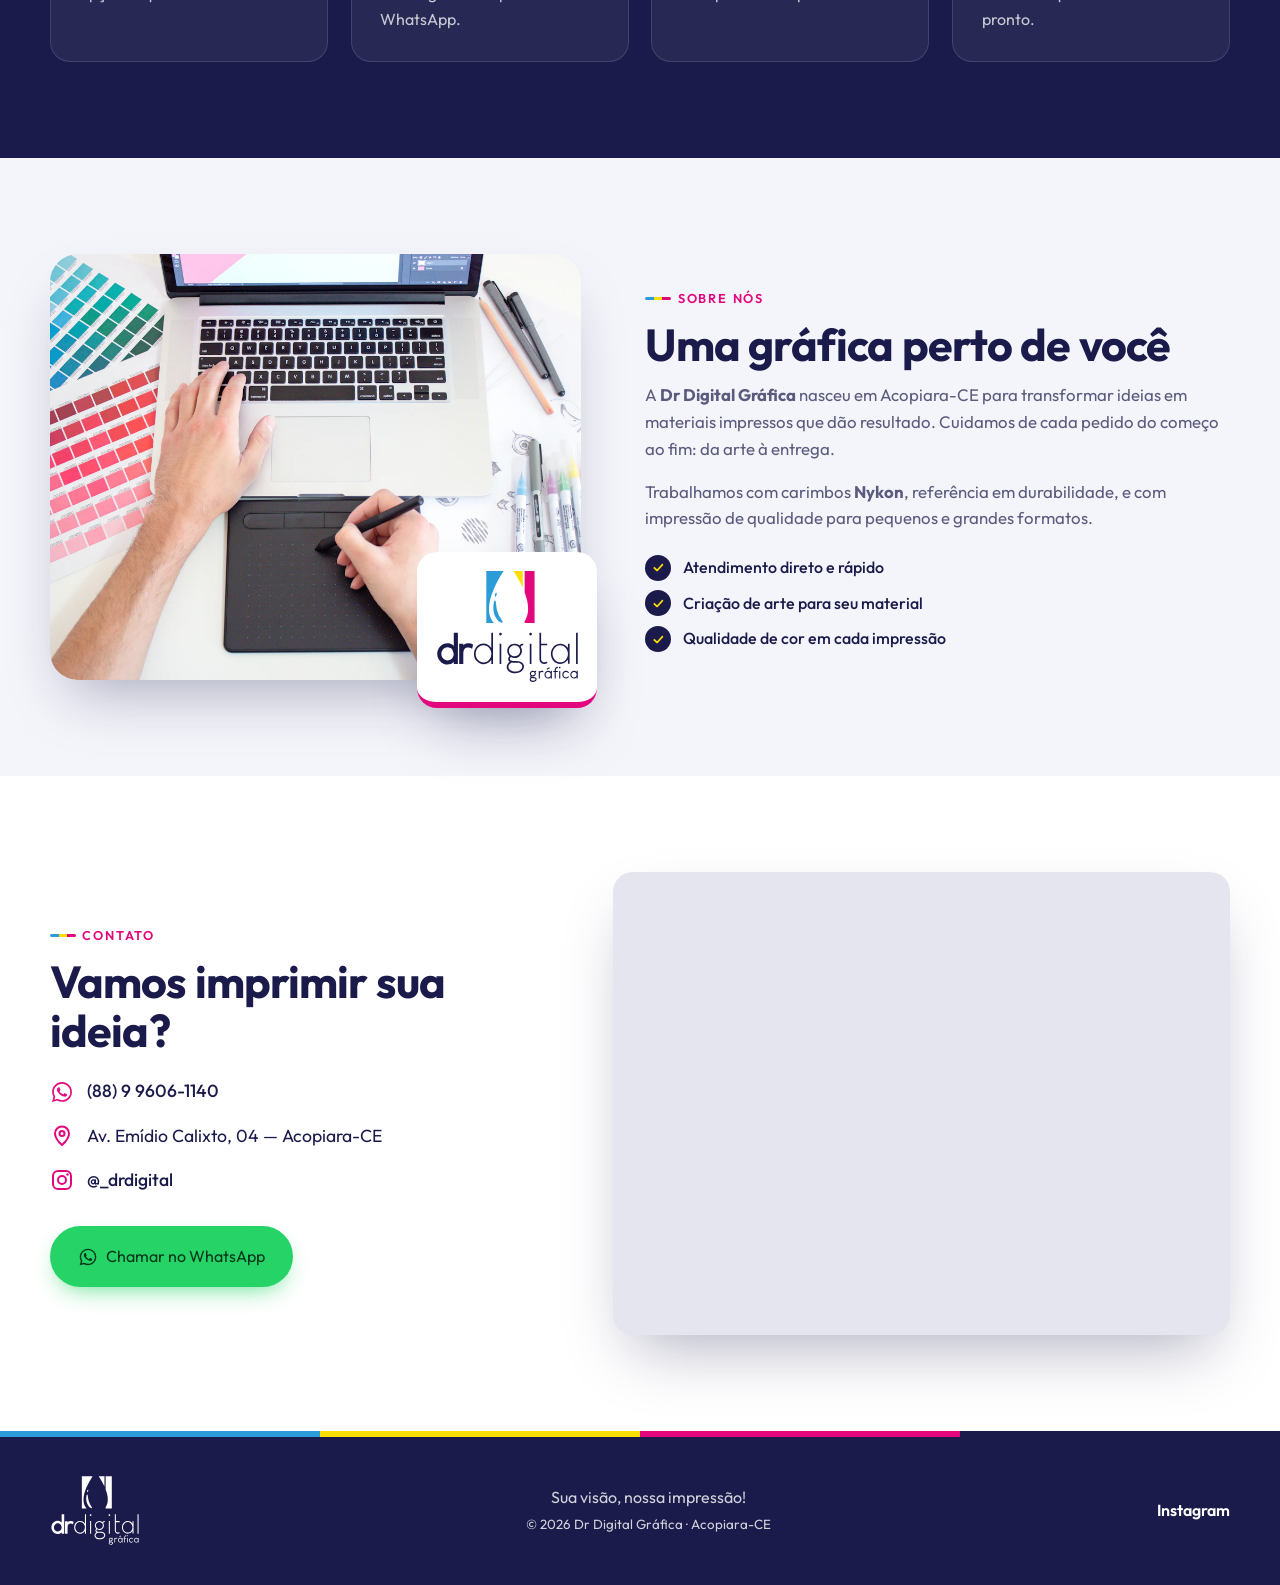
==== commit 4ea0ce10: "Seção de carimbos Nykon com 6 modelos - N 302 em destaque com seletor das 20 cores - N 303, N 304, N" ====
--- a/index.html
+++ b/index.html
@@ -23,6 +23,7 @@
       <img src="assets/logo.svg" alt="Dr Digital Gráfica" width="120" height="95">
     </a>
     <nav class="nav" id="nav" aria-label="Principal">
+      <a href="#carimbos">Carimbos</a>
       <a href="#servicos">Serviços</a>
       <a href="#como-funciona">Como funciona</a>
       <a href="#sobre">Sobre</a>
@@ -76,50 +77,141 @@
     </div>
   </div>
 
+  <!-- NYKON -->
+  <section class="section nykon" id="carimbos">
+    <div class="wrap">
+      <div class="section__head">
+        <span class="eyebrow">Carimbos automáticos</span>
+        <h2>Linha Nykon Power Black Color</h2>
+        <p>Carimbos auto-entintados Nykon: duráveis, limpos e com impressão nítida. Escolha o modelo pelo tamanho da placa e peça pelo WhatsApp. Nós fazemos a arte do seu carimbo.</p>
+      </div>
+
+      <article class="nk nk--feature">
+        <div class="nk__img nk__img--wide"><img src="assets/nykon/n302-cores.webp" alt="Carimbos Nykon N 302 em várias cores" loading="lazy"><span class="badge">20 cores</span></div>
+        <div class="nk__body">
+          <span class="nk__tag">Colorido</span>
+          <h3>N 302 <small>Black Color</small></h3>
+          <ul class="nk__spec"><li><b>Placa:</b> 14 x 38 mm</li><li><b>Ideal para:</b> nome, rubrica, registro profissional</li></ul>
+          <form class="order order--nk" data-product="Carimbo Nykon N 302 Black Color (14 x 38 mm)">
+            <fieldset class="swatches"><legend>Cor do carimbo: <b class="sw-name">Preto</b></legend><label class="sw" title="Amarelo"><input type="radio" name="Cor do carimbo" value="Amarelo"><span style="--sw:#eece21"></span></label><label class="sw" title="Cinza"><input type="radio" name="Cor do carimbo" value="Cinza"><span style="--sw:#6b7681"></span></label><label class="sw" title="Azul"><input type="radio" name="Cor do carimbo" value="Azul"><span style="--sw:#057aba"></span></label><label class="sw" title="Branco"><input type="radio" name="Cor do carimbo" value="Branco"><span style="--sw:#f9f9f9"></span></label><label class="sw" title="Preto"><input type="radio" name="Cor do carimbo" value="Preto" checked><span style="--sw:#231f20"></span></label><label class="sw" title="Rosa"><input type="radio" name="Cor do carimbo" value="Rosa"><span style="--sw:#e874a1"></span></label><label class="sw" title="Verde-limão"><input type="radio" name="Cor do carimbo" value="Verde-limão"><span style="--sw:#83bb47"></span></label><label class="sw" title="Azul-claro"><input type="radio" name="Cor do carimbo" value="Azul-claro"><span style="--sw:#73cbf1"></span></label><label class="sw" title="Lilás"><input type="radio" name="Cor do carimbo" value="Lilás"><span style="--sw:#a37cb0"></span></label><label class="sw" title="Verde"><input type="radio" name="Cor do carimbo" value="Verde"><span style="--sw:#00a352"></span></label><label class="sw" title="Laranja"><input type="radio" name="Cor do carimbo" value="Laranja"><span style="--sw:#e98235"></span></label><label class="sw" title="Amarelo-ouro"><input type="radio" name="Cor do carimbo" value="Amarelo-ouro"><span style="--sw:#dfca54"></span></label><label class="sw" title="Azul-royal"><input type="radio" name="Cor do carimbo" value="Azul-royal"><span style="--sw:#5364a8"></span></label><label class="sw" title="Marrom"><input type="radio" name="Cor do carimbo" value="Marrom"><span style="--sw:#866148"></span></label><label class="sw" title="Rosé"><input type="radio" name="Cor do carimbo" value="Rosé"><span style="--sw:#e1a7a2"></span></label><label class="sw" title="Turquesa"><input type="radio" name="Cor do carimbo" value="Turquesa"><span style="--sw:#08a9b6"></span></label><label class="sw" title="Azul-piscina"><input type="radio" name="Cor do carimbo" value="Azul-piscina"><span style="--sw:#58adbf"></span></label><label class="sw" title="Azul-petróleo"><input type="radio" name="Cor do carimbo" value="Azul-petróleo"><span style="--sw:#4292ac"></span></label><label class="sw" title="Bege"><input type="radio" name="Cor do carimbo" value="Bege"><span style="--sw:#bdbbb1"></span></label><label class="sw" title="Vermelho"><input type="radio" name="Cor do carimbo" value="Vermelho"><span style="--sw:#dc412e"></span></label></fieldset>
+            <label>Cor da tinta
+                <select name="Cor da tinta"><option>Azul</option><option>Preta</option><option>Vermelha</option><option>Verde</option></select>
+              </label>
+              <label>Quantidade
+                <input type="number" name="Quantidade" min="1" value="1">
+              </label>
+            <button class="btn btn--wa btn--block" type="submit">
+                <svg class="ico" viewBox="0 0 24 24" aria-hidden="true"><use href="#i-wa"/></svg> Comprar
+              </button>
+          </form>
+        </div>
+      </article>
+
+      <div class="nk-grid">
+        <article class="nk">
+          <div class="nk__img"><img src="assets/nykon/n303.webp" alt="Carimbo automático Nykon N 303 Black Color" loading="lazy"></div>
+          <div class="nk__body">
+            <h3>N 303 <small>Black Color</small></h3>
+            <ul class="nk__spec"><li><b>Placa:</b> 18 x 47 mm</li><li><b>Cor:</b> <span class="dot"></span> Preta</li><li><b>Ideal para:</b> Nome + cargo ou registro</li></ul>
+            <form class="order order--nk" data-product="Carimbo Nykon N 303 Black Color (18 x 47 mm)">
+              <label>Cor da tinta
+                <select name="Cor da tinta"><option>Azul</option><option>Preta</option><option>Vermelha</option><option>Verde</option></select>
+              </label>
+              <label>Quantidade
+                <input type="number" name="Quantidade" min="1" value="1">
+              </label>
+              <button class="btn btn--wa btn--block" type="submit">
+                <svg class="ico" viewBox="0 0 24 24" aria-hidden="true"><use href="#i-wa"/></svg> Comprar
+              </button>
+            </form>
+          </div>
+        </article>
+        <article class="nk">
+          <div class="nk__img"><img src="assets/nykon/n304.webp" alt="Carimbo automático Nykon N 304 Black Color" loading="lazy"></div>
+          <div class="nk__body">
+            <h3>N 304 <small>Black Color</small></h3>
+            <ul class="nk__spec"><li><b>Placa:</b> 23 x 59 mm</li><li><b>Cor:</b> <span class="dot"></span> Preta</li><li><b>Ideal para:</b> Nome, CPF/CNPJ e telefone</li></ul>
+            <form class="order order--nk" data-product="Carimbo Nykon N 304 Black Color (23 x 59 mm)">
+              <label>Cor da tinta
+                <select name="Cor da tinta"><option>Azul</option><option>Preta</option><option>Vermelha</option><option>Verde</option></select>
+              </label>
+              <label>Quantidade
+                <input type="number" name="Quantidade" min="1" value="1">
+              </label>
+              <button class="btn btn--wa btn--block" type="submit">
+                <svg class="ico" viewBox="0 0 24 24" aria-hidden="true"><use href="#i-wa"/></svg> Comprar
+              </button>
+            </form>
+          </div>
+        </article>
+        <article class="nk">
+          <div class="nk__img"><img src="assets/nykon/n355.webp" alt="Carimbo automático Nykon N 355 Black Color" loading="lazy"></div>
+          <div class="nk__body">
+            <h3>N 355 <small>Black Color</small></h3>
+            <ul class="nk__spec"><li><b>Placa:</b> 40 x 60 mm</li><li><b>Cor:</b> <span class="dot"></span> Preta</li><li><b>Ideal para:</b> Endereço completo, logo</li></ul>
+            <form class="order order--nk" data-product="Carimbo Nykon N 355 Black Color (40 x 60 mm)">
+              <label>Cor da tinta
+                <select name="Cor da tinta"><option>Azul</option><option>Preta</option><option>Vermelha</option><option>Verde</option></select>
+              </label>
+              <label>Quantidade
+                <input type="number" name="Quantidade" min="1" value="1">
+              </label>
+              <button class="btn btn--wa btn--block" type="submit">
+                <svg class="ico" viewBox="0 0 24 24" aria-hidden="true"><use href="#i-wa"/></svg> Comprar
+              </button>
+            </form>
+          </div>
+        </article>
+        <article class="nk">
+          <div class="nk__img"><img src="assets/nykon/n360.webp" alt="Carimbo automático Nykon N 360 Black Color" loading="lazy"></div>
+          <div class="nk__body">
+            <h3>N 360 <small>Black Color</small></h3>
+            <ul class="nk__spec"><li><b>Placa:</b> 37 x 76 mm</li><li><b>Cor:</b> <span class="dot"></span> Preta</li><li><b>Ideal para:</b> Textos longos, dados da empresa</li></ul>
+            <form class="order order--nk" data-product="Carimbo Nykon N 360 Black Color (37 x 76 mm)">
+              <label>Cor da tinta
+                <select name="Cor da tinta"><option>Azul</option><option>Preta</option><option>Vermelha</option><option>Verde</option></select>
+              </label>
+              <label>Quantidade
+                <input type="number" name="Quantidade" min="1" value="1">
+              </label>
+              <button class="btn btn--wa btn--block" type="submit">
+                <svg class="ico" viewBox="0 0 24 24" aria-hidden="true"><use href="#i-wa"/></svg> Comprar
+              </button>
+            </form>
+          </div>
+        </article>
+        <article class="nk">
+          <div class="nk__img"><img src="assets/nykon/n343.webp" alt="Carimbo automático Nykon Quadrado N 343 Black Color" loading="lazy"></div>
+          <div class="nk__body">
+            <h3>Quadrado N 343 <small>Black Color</small></h3>
+            <ul class="nk__spec"><li><b>Placa:</b> 43 x 43 mm</li><li><b>Cor:</b> <span class="dot"></span> Preta</li><li><b>Ideal para:</b> Logos e carimbos quadrados</li></ul>
+            <form class="order order--nk" data-product="Carimbo Nykon Quadrado N 343 Black Color (43 x 43 mm)">
+              <label>Cor da tinta
+                <select name="Cor da tinta"><option>Azul</option><option>Preta</option><option>Vermelha</option><option>Verde</option></select>
+              </label>
+              <label>Quantidade
+                <input type="number" name="Quantidade" min="1" value="1">
+              </label>
+              <button class="btn btn--wa btn--block" type="submit">
+                <svg class="ico" viewBox="0 0 24 24" aria-hidden="true"><use href="#i-wa"/></svg> Comprar
+              </button>
+            </form>
+          </div>
+        </article>
+      </div>
+    </div>
+  </section>
+
   <!-- SERVIÇOS -->
   <section class="section" id="servicos">
     <div class="wrap">
       <div class="section__head">
         <span class="eyebrow">O que fazemos</span>
-        <h2>Escolha seu produto e peça em 1 clique</h2>
+        <h2>Outros produtos: escolha e peça em 1 clique</h2>
         <p>Selecione as opções e toque em <strong>Comprar</strong>: a mensagem já vai pronta para o nosso WhatsApp.</p>
       </div>
 
       <div class="cards">
-        <!-- Carimbos -->
-        <article class="card card--feature" style="--c: var(--cyan)">
-          <div class="card__media media--stamp">
-            <div class="mini-stamp"><b></b><span>NYKON</span><i></i></div>
-            <span class="badge">Revenda Nykon</span>
-          </div>
-          <div class="card__body">
-            <h3>Carimbos automáticos Nykon</h3>
-            <p>Carimbos auto-entintados da marca Nykon: duráveis, limpos e com impressão nítida. Ideal para empresas, profissionais da saúde, escolas e comércio.</p>
-            <form class="order" data-product="Carimbo automático Nykon">
-              <label>Modelo / uso
-                <select name="Modelo">
-                  <option>Pequeno (nome / rubrica)</option>
-                  <option>Médio (nome + cargo / registro)</option>
-                  <option>Grande (CNPJ / endereço)</option>
-                  <option>Redondo</option>
-                  <option>Datador</option>
-                  <option>Ainda não sei, quero ajuda</option>
-                </select>
-              </label>
-              <label>Cor da tinta
-                <select name="Cor da tinta">
-                  <option>Azul</option><option>Preta</option><option>Vermelha</option><option>Verde</option>
-                </select>
-              </label>
-              <label>Quantidade
-                <input type="number" name="Quantidade" min="1" value="1">
-              </label>
-              <button class="btn btn--wa btn--block" type="submit">
-                <svg class="ico" viewBox="0 0 24 24" aria-hidden="true"><use href="#i-wa"/></svg> Comprar
-              </button>
-            </form>
-          </div>
-        </article>
 
         <!-- Panfletos -->
         <article class="card" style="--c: var(--magenta)">
--- a/style.css
+++ b/style.css
@@ -338,3 +338,57 @@
   .imprint { left: 110px; bottom: 14px; }
   .about__badge { width: 130px; bottom: -20px; padding: .8rem; }
 }
+
+/* ===== Carimbos Nykon ===== */
+.nykon { background: linear-gradient(180deg, #fff, var(--soft)); }
+.nk { background: #fff; border: 1px solid var(--line); border-radius: var(--radius); overflow: hidden; display: flex; flex-direction: column; transition: transform .3s, box-shadow .3s; }
+.nk:hover { transform: translateY(-4px); box-shadow: var(--shadow-lg); }
+.nk__img { position: relative; height: 230px; display: flex; align-items: center; justify-content: center; padding: 1.4rem; background: radial-gradient(circle at 50% 60%, #fff 0 35%, #eef0f7 75%); }
+.nk__img img { width: 100%; height: 100%; min-height: 0; object-fit: contain; filter: drop-shadow(0 18px 18px rgba(27,27,75,.28)); transition: transform .5s ease; }
+.nk:hover .nk__img img { transform: translateY(-6px) scale(1.03); }
+.nk__img--wide { padding: 0; height: auto; background: #3a2f2c; }
+.nk__img--wide img { width: 100%; height: 100%; object-fit: cover; filter: none; }
+.nk:hover .nk__img--wide img { transform: scale(1.03); }
+.nk__body { padding: 1.4rem 1.5rem 1.5rem; display: flex; flex-direction: column; flex: 1; }
+.nk h3 { font-size: 1.35rem; line-height: 1.2; margin-bottom: .6rem; }
+.nk h3 small { font-weight: 500; color: var(--muted); font-size: .9rem; }
+.nk__spec { list-style: none; display: grid; gap: .25rem; margin-bottom: 1.1rem; color: var(--muted); font-size: .95rem; }
+.nk__spec b { color: var(--ink); font-weight: 600; }
+.dot { display: inline-block; width: 12px; height: 12px; border-radius: 50%; background: #231f20; vertical-align: -1px; }
+.nk__tag { align-self: flex-start; background: color-mix(in srgb, var(--magenta) 12%, #fff); color: var(--magenta); font-size: .75rem; font-weight: 700; letter-spacing: .08em; text-transform: uppercase; padding: .35em .8em; border-radius: 999px; margin-bottom: .7rem; }
+.order--nk { margin-top: auto; }
+.order--nk label:first-child { grid-column: auto; }
+
+.nk--feature { display: grid; grid-template-columns: 1.25fr 1fr; margin-bottom: 1.6rem; }
+.nk--feature .nk__body { padding: 2rem; }
+.nk--feature h3 { font-size: 1.8rem; }
+.nk-grid { display: grid; grid-template-columns: repeat(auto-fill, minmax(210px, 1fr)); gap: 1.2rem; }
+.nk-grid .order--nk { grid-template-columns: 1fr 1fr; }
+.nk-grid .nk__body { padding: 1.2rem; }
+.nk-grid .nk__img { height: 200px; }
+
+.swatches { grid-column: 1 / -1; border: 0; display: flex; flex-wrap: wrap; gap: 7px; }
+.swatches legend { font-size: .82rem; font-weight: 600; color: var(--muted); margin-bottom: .5rem; width: 100%; }
+.swatches legend b { color: var(--ink); }
+.sw { cursor: pointer; }
+.sw input { position: absolute; opacity: 0; pointer-events: none; }
+.sw span { display: block; width: 28px; height: 28px; border-radius: 50%; background: var(--sw); box-shadow: inset 0 0 0 1px rgba(0,0,0,.12); transition: transform .15s; }
+.sw:hover span { transform: scale(1.12); }
+.sw input:checked + span { box-shadow: 0 0 0 2px #fff, 0 0 0 4px var(--navy); }
+.sw input:focus-visible + span { outline: 2px solid var(--cyan); outline-offset: 4px; }
+
+@media (max-width: 980px) {
+  .nk--feature { grid-template-columns: 1fr; }
+  .nk__img--wide { aspect-ratio: 675 / 269; }
+}
+@media (max-width: 480px) {
+  .nk-grid { grid-template-columns: 1fr 1fr; gap: .8rem; }
+  .nk-grid .nk__img { height: 150px; padding: .8rem; }
+  .nk-grid .nk__body { padding: .9rem; }
+  .nk-grid h3 { font-size: 1.05rem; }
+  .nk-grid .nk__spec { font-size: .8rem; }
+  .nk-grid .order--nk { grid-template-columns: 1fr; gap: .5rem; }
+  .nk-grid .btn { padding: .85em .6em; font-size: .9rem; }
+  .nk--feature .nk__body { padding: 1.3rem; }
+  .sw span { width: 30px; height: 30px; }
+}
